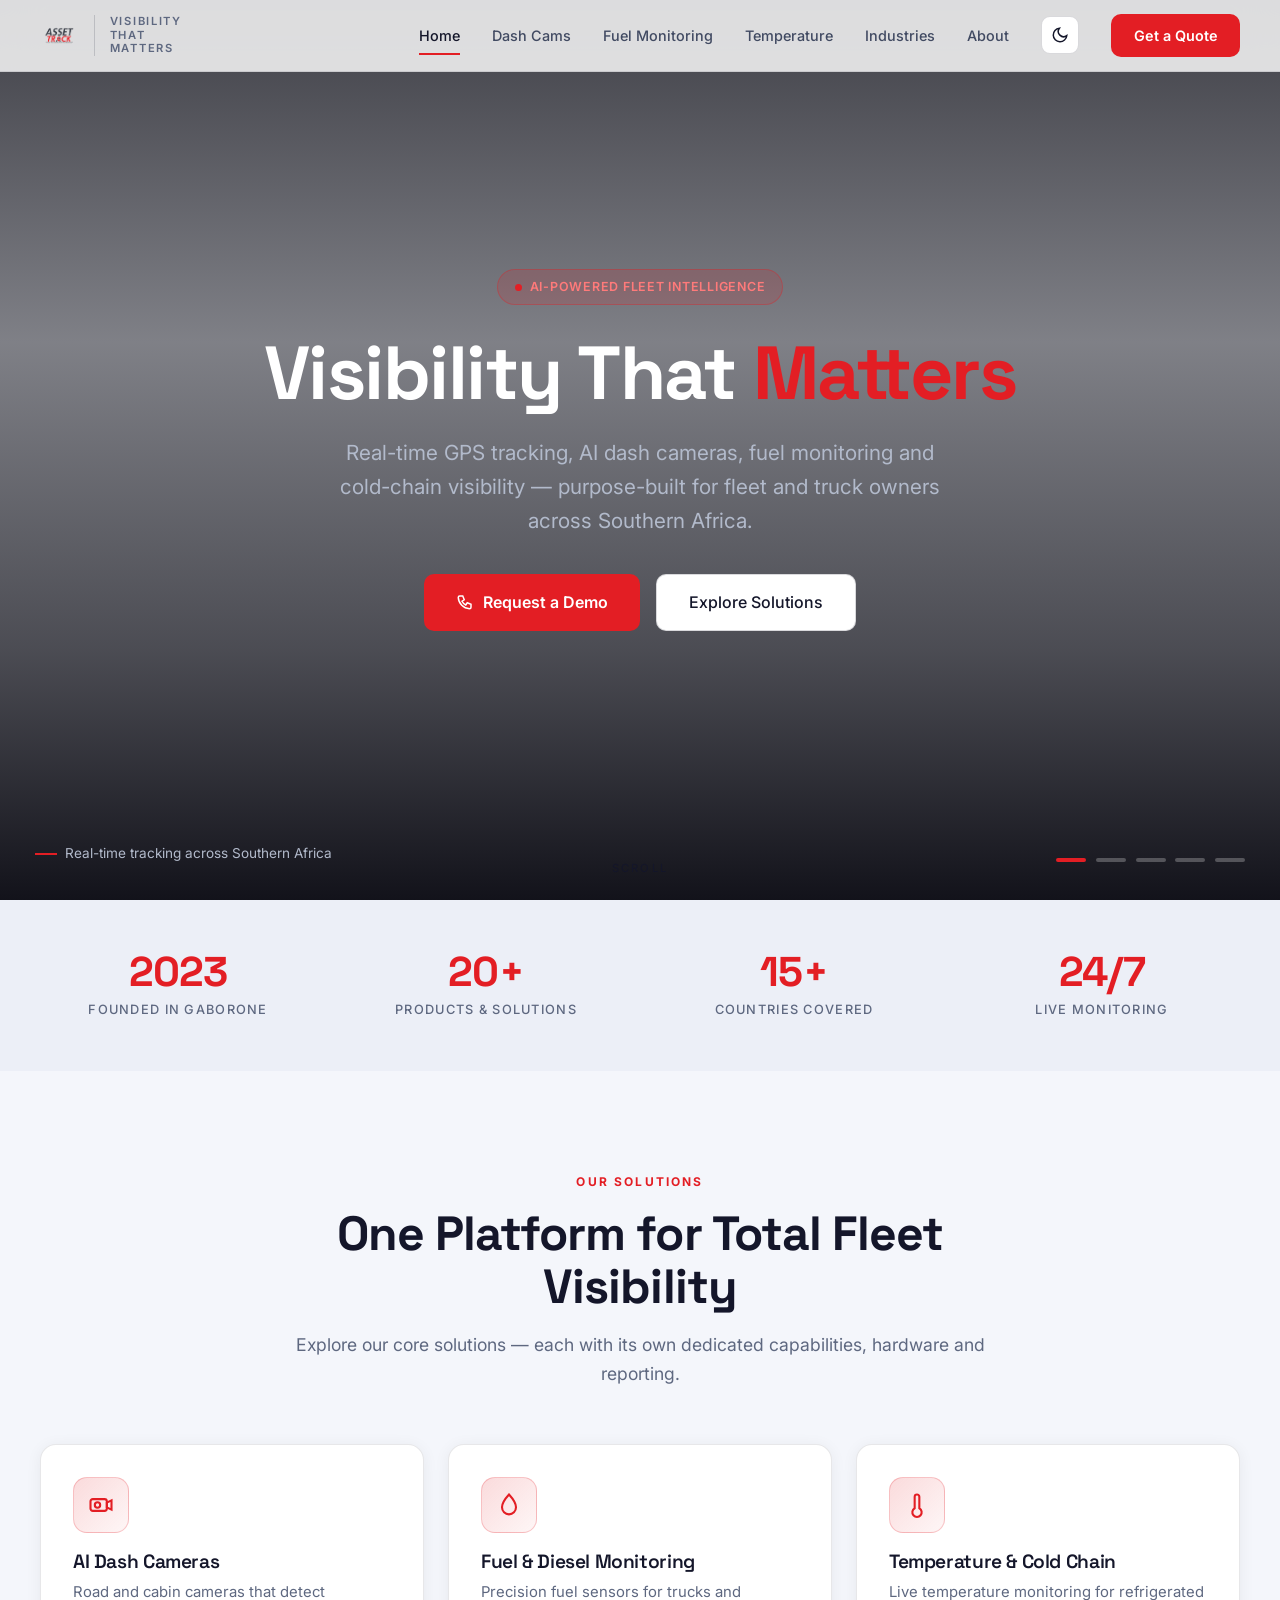
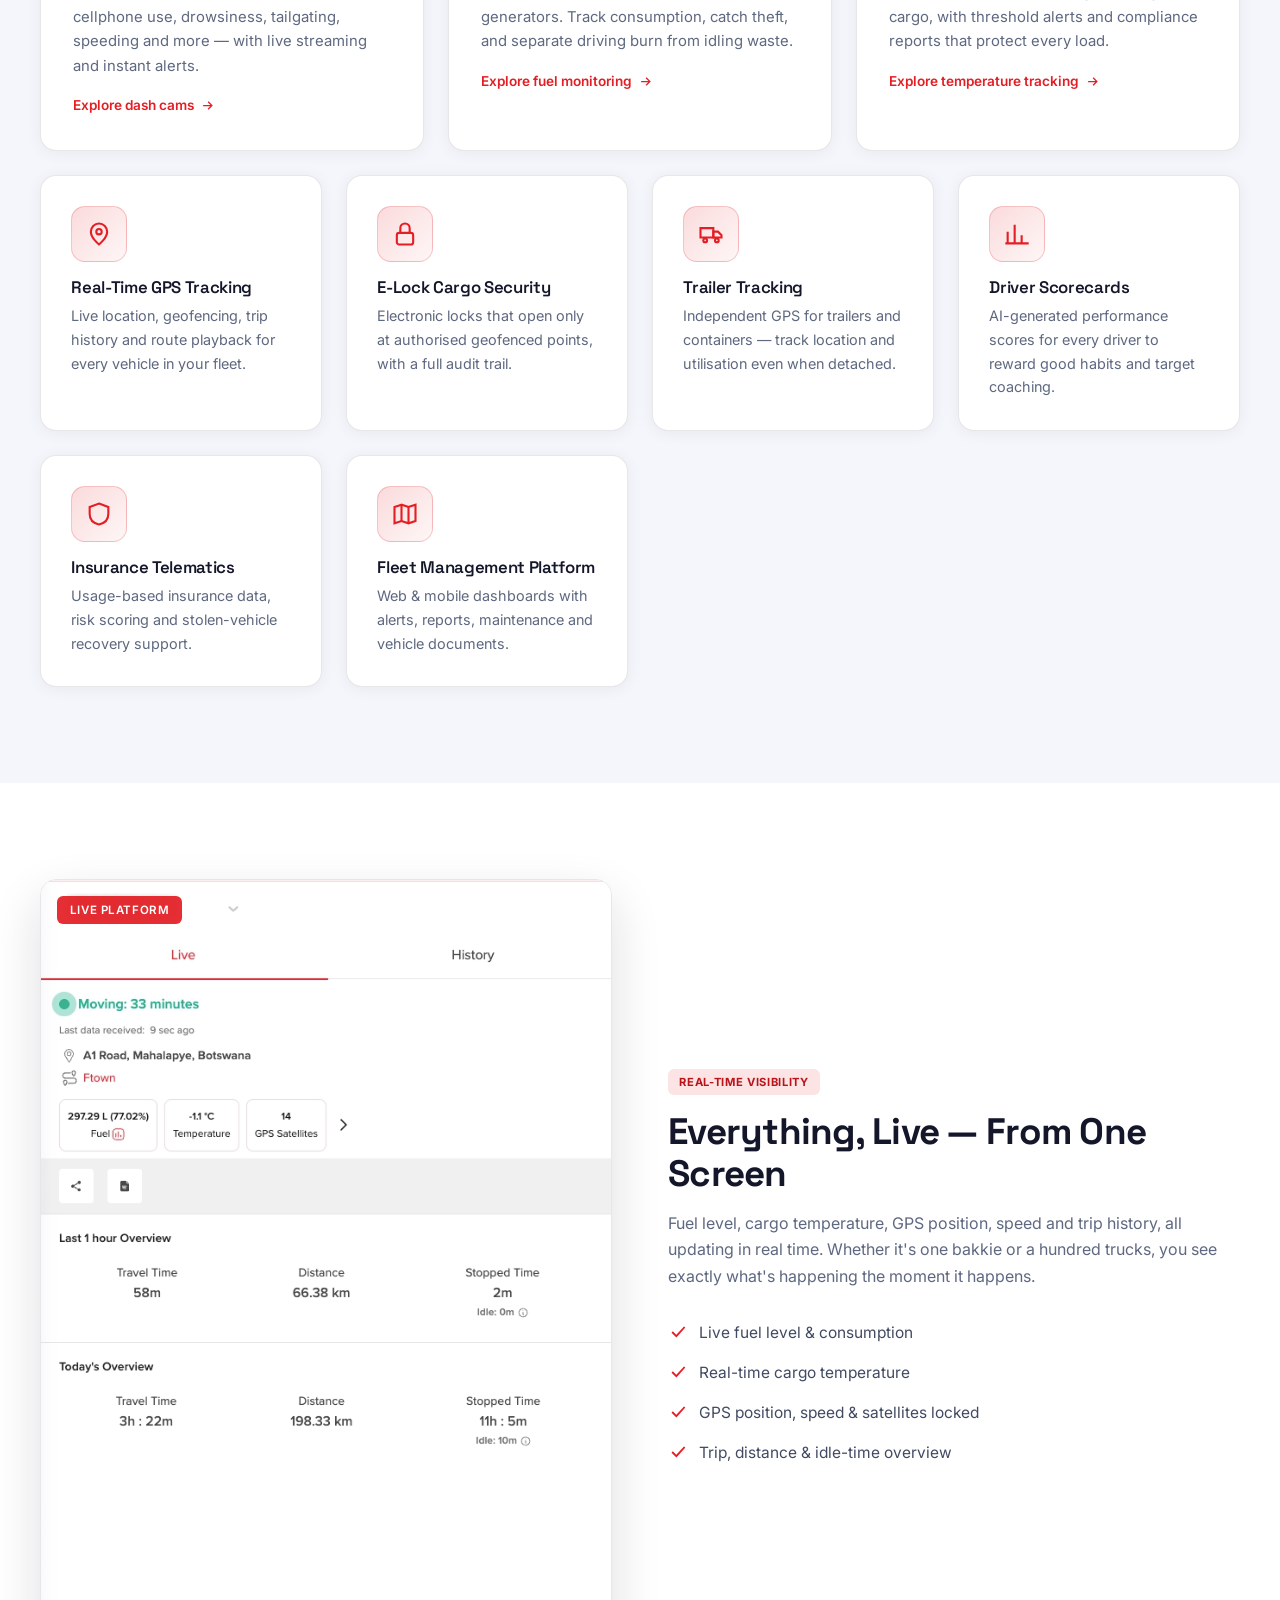
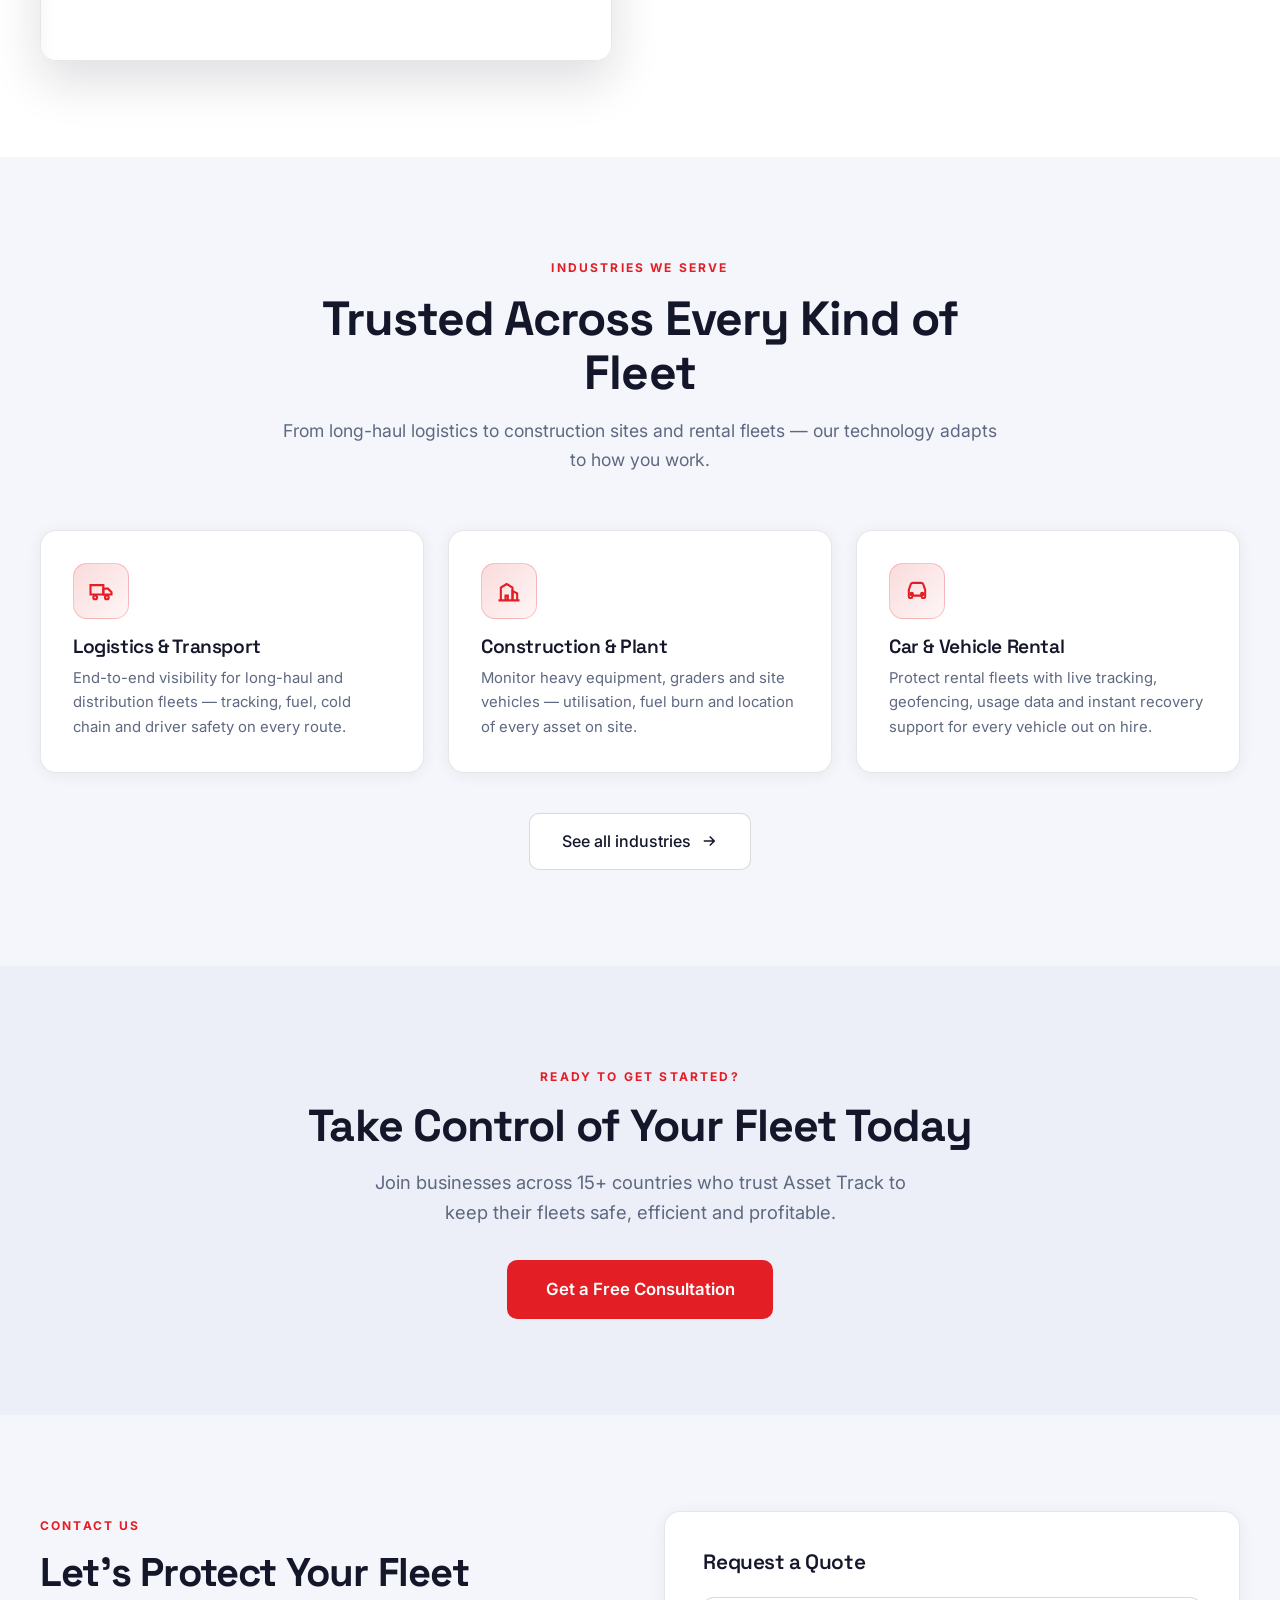
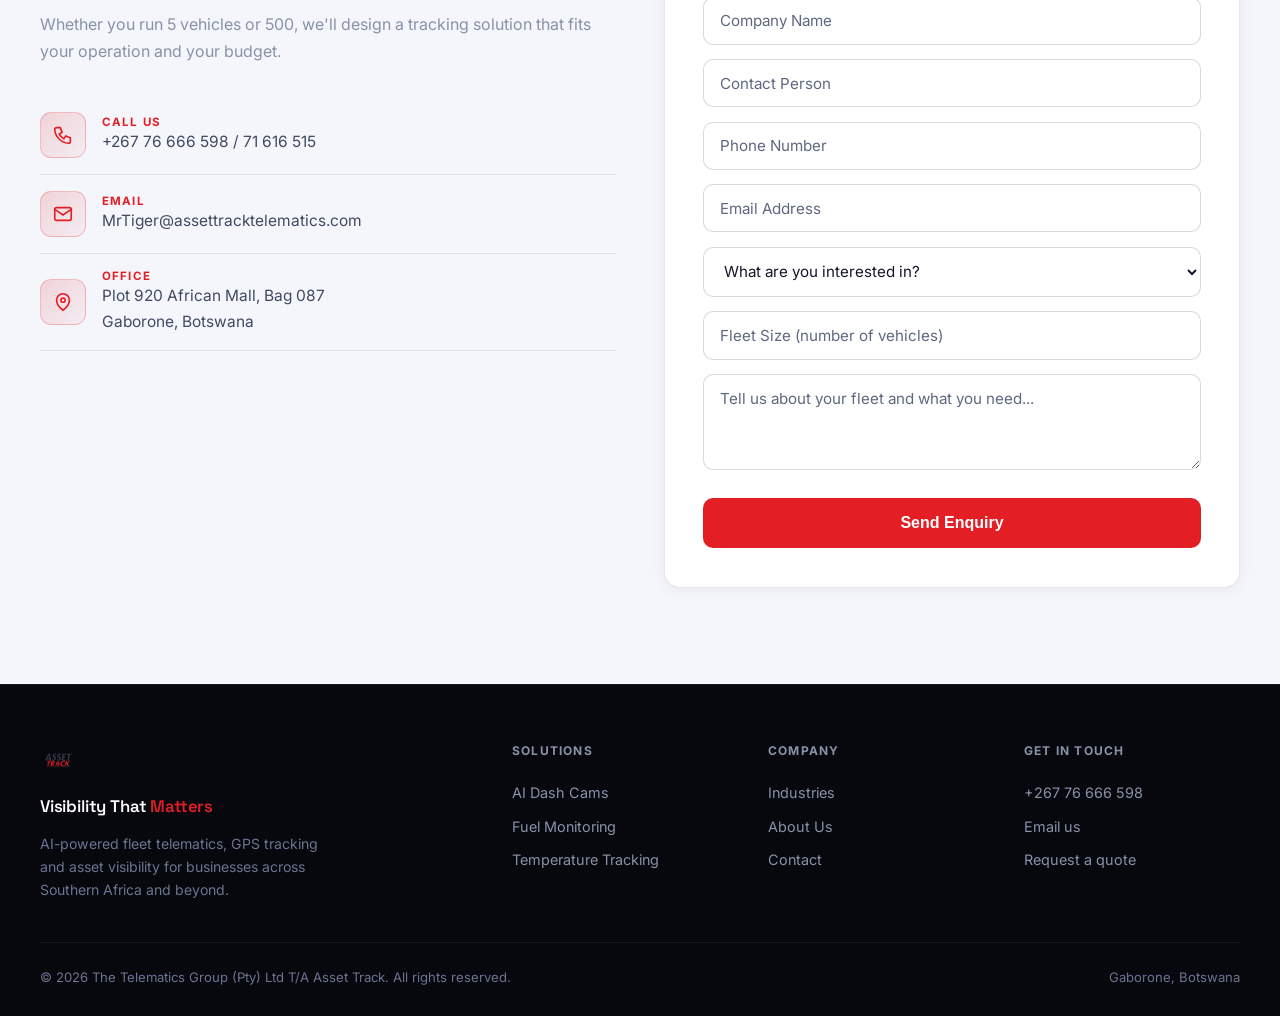
==== index.html @ 7766ca52 "Asset Track marketing website — multi-page site with video slideshow, dash cam / fuel / temperature " ====
<!DOCTYPE html>
<html lang="en">
<head>
<meta charset="UTF-8">
<meta name="viewport" content="width=device-width, initial-scale=1.0">
<title>Asset Track — Fleet Telematics & GPS Tracking | Gaborone, Botswana</title>
<meta name="description" content="Asset Track delivers AI dash cameras, GPS tracking, fuel monitoring and cold-chain visibility to fleet and truck owners across Southern Africa.">
<link rel="preconnect" href="https://fonts.googleapis.com">
<link rel="preconnect" href="https://fonts.gstatic.com" crossorigin>
<link href="https://fonts.googleapis.com/css2?family=Inter:wght@300;400;500;600;700;800&family=Space+Grotesk:wght@400;500;600;700&display=swap" rel="stylesheet">
<script>try{var p=(location.search+location.hash).toLowerCase();var f=/light/.test(p)?'light':/dark/.test(p)?'dark':localStorage.getItem('at-theme')||'light';document.documentElement.setAttribute('data-theme',f);if(/light|dark/.test(p)){try{localStorage.setItem('at-theme',f);}catch(e){}}}catch(e){}</script>
<link rel="stylesheet" href="css/style.css">
<style>
/* Homepage hero slideshow */
.hero { position: relative; min-height: 100vh; display: flex; align-items: center; justify-content: center; overflow: hidden; }
.slideshow { position: absolute; inset: 0; z-index: 0; }
.slide { position: absolute; inset: 0; opacity: 0; transition: opacity 1.2s ease; }
.slide.active { opacity: 1; }
.slide video { width: 100%; height: 100%; object-fit: cover; }
.hero-overlay { position: absolute; inset: 0; z-index: 1;
  background: linear-gradient(180deg, rgba(11,11,19,0.78) 0%, rgba(11,11,19,0.5) 38%, rgba(11,11,19,0.72) 72%, rgba(11,11,19,0.97) 100%); }
.hero-content { position: relative; z-index: 3; text-align: center; max-width: 880px; padding: 2rem; }
.hero-badge { display: inline-flex; align-items: center; gap: 0.5rem; background: rgba(227,30,36,0.15);
  border: 1px solid rgba(227,30,36,0.32); padding: 0.42rem 1.05rem; border-radius: 50px;
  font-size: 0.78rem; color: #ff7a7a; font-weight: 600; margin-bottom: 1.6rem;
  letter-spacing: 0.06em; text-transform: uppercase; }
.hero-badge::before { content: ''; width: 7px; height: 7px; background: var(--red); border-radius: 50%; animation: pulse 2s infinite; }
@keyframes pulse { 0%,100%{opacity:1;transform:scale(1)} 50%{opacity:0.4;transform:scale(0.8)} }
.hero h1 { font-size: clamp(2.6rem, 6.2vw, 4.7rem); font-weight: 700; margin-bottom: 1.3rem; color: #fff; }
.hero h1 span { color: var(--red); }
.hero-content > p { font-size: clamp(1.05rem, 2vw, 1.3rem); color: var(--grey-300); max-width: 620px; margin: 0 auto 2.2rem; }
.hero-buttons { display: flex; gap: 1rem; justify-content: center; flex-wrap: wrap; }
.slide-caps { position: absolute; left: 2.2rem; bottom: 2.2rem; z-index: 3; height: 1.5rem; }
.slide-cap { position: absolute; left: 0; bottom: 0; opacity: 0; transform: translateY(8px);
  transition: all 0.6s ease; font-size: 0.85rem; color: var(--grey-300); white-space: nowrap;
  display: flex; align-items: center; gap: 0.5rem; }
.slide-cap::before { content: ''; width: 22px; height: 2px; background: var(--red); }
.slide-cap.active { opacity: 1; transform: translateY(0); }
.slide-dots { position: absolute; right: 2.2rem; bottom: 2.4rem; z-index: 3; display: flex; gap: 0.6rem; }
.slide-dot { width: 30px; height: 4px; border-radius: 3px; background: rgba(255,255,255,0.25);
  border: none; cursor: pointer; transition: background 0.3s; padding: 0; }
.slide-dot.active { background: var(--red); }
.scroll-hint { position: absolute; left: 50%; bottom: 1.4rem; transform: translateX(-50%); z-index: 3;
  color: var(--grey-500); font-size: 0.7rem; letter-spacing: 0.2em; text-transform: uppercase; animation: bob 2.4s infinite; }
@keyframes bob { 0%,100%{transform:translateX(-50%) translateY(0)} 50%{transform:translateX(-50%) translateY(6px)} }
@media (max-width: 760px){ .slide-caps{display:none} .slide-dots{right:50%;transform:translateX(50%)} }
</style>
</head>
<body>

<!-- NAV -->
<nav id="navbar">
  <div class="nav-inner">
    <a href="index.html" class="nav-logo"><img src="images/logo.png" alt="Asset Track"></a>
    <button class="nav-toggle" onclick="toggleMenu()" aria-label="Menu">&#9776;</button>
    <div class="nav-links">
      <a href="index.html" class="nav-item">Home</a>
      <a href="dash-cams.html" class="nav-item">Dash Cams</a>
      <a href="fuel-monitoring.html" class="nav-item">Fuel Monitoring</a>
      <a href="temperature-tracking.html" class="nav-item">Temperature</a>
      <a href="industries.html" class="nav-item">Industries</a>
      <a href="about.html" class="nav-item">About</a>
      <a href="#contact" class="nav-cta">Get a Quote</a>
    </div>
  </div>
</nav>

<!-- HERO SLIDESHOW -->
<header class="hero">
  <div class="slideshow">
    <div class="slide active"><video muted loop playsinline preload="auto"><source src="videos/road-highway.mp4" type="video/mp4"></video></div>
    <div class="slide"><video muted loop playsinline preload="none"><source src="videos/construction-grader.mp4" type="video/mp4"></video></div>
    <div class="slide"><video muted loop playsinline preload="none"><source src="videos/highway-intersection.mp4" type="video/mp4"></video></div>
    <div class="slide"><video muted loop playsinline preload="none"><source src="videos/road-clip-1.mp4" type="video/mp4"></video></div>
    <div class="slide"><video muted loop playsinline preload="none"><source src="videos/speed-sign-violation.mp4" type="video/mp4"></video></div>
  </div>
  <div class="hero-overlay"></div>
  <div class="hero-content">
    <div class="hero-badge">AI-Powered Fleet Intelligence</div>
    <h1>Visibility That <span>Matters</span></h1>
    <p>Real-time GPS tracking, AI dash cameras, fuel monitoring and cold-chain visibility — purpose-built for fleet and truck owners across Southern Africa.</p>
    <div class="hero-buttons">
      <a href="#contact" class="btn-primary">
        <svg viewBox="0 0 24 24" fill="none" stroke="currentColor" stroke-width="2"><path d="M5 4h4l2 5-3 2a11 11 0 005 5l2-3 5 2v4a2 2 0 01-2 2A16 16 0 013 6a2 2 0 012-2z"/></svg>
        Request a Demo
      </a>
      <a href="#solutions" class="btn-secondary">Explore Solutions</a>
    </div>
  </div>
  <div class="slide-caps">
    <span class="slide-cap active">Real-time tracking across Southern Africa</span>
    <span class="slide-cap">Built for construction &amp; heavy equipment</span>
    <span class="slide-cap">Live road-facing AI dash cameras</span>
    <span class="slide-cap">24/7 fleet visibility, day and night</span>
    <span class="slide-cap">AI that watches the road for you</span>
  </div>
  <div class="slide-dots">
    <button class="slide-dot active" aria-label="Slide 1"></button>
    <button class="slide-dot" aria-label="Slide 2"></button>
    <button class="slide-dot" aria-label="Slide 3"></button>
    <button class="slide-dot" aria-label="Slide 4"></button>
    <button class="slide-dot" aria-label="Slide 5"></button>
  </div>
  <div class="scroll-hint">Scroll</div>
</header>

<!-- STATS -->
<section class="section-grey" style="padding: 3.2rem 2rem;">
  <div class="container">
    <div class="stats">
      <div class="stat fade-up"><h3>2023</h3><p>Founded in Gaborone</p></div>
      <div class="stat fade-up"><h3>20+</h3><p>Products &amp; Solutions</p></div>
      <div class="stat fade-up"><h3>15+</h3><p>Countries Covered</p></div>
      <div class="stat fade-up"><h3>24/7</h3><p>Live Monitoring</p></div>
    </div>
  </div>
</section>

<!-- SOLUTIONS -->
<section id="solutions" class="section-dark">
  <div class="container">
    <div class="section-head fade-up">
      <div class="eyebrow">Our Solutions</div>
      <h2>One Platform for Total Fleet Visibility</h2>
      <p>Explore our core solutions — each with its own dedicated capabilities, hardware and reporting.</p>
    </div>
    <div class="grid grid-3">
      <a href="dash-cams.html" class="card card-link fade-up">
        <div class="icon-circle"><svg viewBox="0 0 24 24" fill="none" stroke="currentColor"><rect x="3" y="7" width="14" height="10" rx="2"/><path d="M17 10l4-2v8l-4-2z"/><circle cx="9" cy="12" r="2.3"/></svg></div>
        <h3>AI Dash Cameras</h3>
        <p>Road and cabin cameras that detect cellphone use, drowsiness, tailgating, speeding and more — with live streaming and instant alerts.</p>
        <span class="card-more">Explore dash cams <svg width="15" height="15" viewBox="0 0 24 24" fill="none" stroke="currentColor" stroke-width="2"><path d="M5 12h14M13 6l6 6-6 6"/></svg></span>
      </a>
      <a href="fuel-monitoring.html" class="card card-link fade-up">
        <div class="icon-circle"><svg viewBox="0 0 24 24" fill="none" stroke="currentColor"><path d="M12 3s6 6.5 6 11a6 6 0 01-12 0c0-4.5 6-11 6-11z"/></svg></div>
        <h3>Fuel &amp; Diesel Monitoring</h3>
        <p>Precision fuel sensors for trucks and generators. Track consumption, catch theft, and separate driving burn from idling waste.</p>
        <span class="card-more">Explore fuel monitoring <svg width="15" height="15" viewBox="0 0 24 24" fill="none" stroke="currentColor" stroke-width="2"><path d="M5 12h14M13 6l6 6-6 6"/></svg></span>
      </a>
      <a href="temperature-tracking.html" class="card card-link fade-up">
        <div class="icon-circle"><svg viewBox="0 0 24 24" fill="none" stroke="currentColor"><path d="M14 14.76V5a2 2 0 10-4 0v9.76a4 4 0 104 0z"/></svg></div>
        <h3>Temperature &amp; Cold Chain</h3>
        <p>Live temperature monitoring for refrigerated cargo, with threshold alerts and compliance reports that protect every load.</p>
        <span class="card-more">Explore temperature tracking <svg width="15" height="15" viewBox="0 0 24 24" fill="none" stroke="currentColor" stroke-width="2"><path d="M5 12h14M13 6l6 6-6 6"/></svg></span>
      </a>
    </div>

    <!-- Secondary solution tiles -->
    <div class="grid grid-auto fade-up" style="margin-top: 1.5rem;">
      <div class="feat">
        <div class="icon-circle"><svg viewBox="0 0 24 24" fill="none" stroke="currentColor"><path d="M12 21s-7-5.6-7-11a7 7 0 0114 0c0 5.4-7 11-7 11z"/><circle cx="12" cy="10" r="2.3"/></svg></div>
        <h4>Real-Time GPS Tracking</h4><p>Live location, geofencing, trip history and route playback for every vehicle in your fleet.</p>
      </div>
      <div class="feat">
        <div class="icon-circle"><svg viewBox="0 0 24 24" fill="none" stroke="currentColor"><rect x="5" y="11" width="14" height="10" rx="2"/><path d="M8 11V7a4 4 0 118 0v4"/></svg></div>
        <h4>E-Lock Cargo Security</h4><p>Electronic locks that open only at authorised geofenced points, with a full audit trail.</p>
      </div>
      <div class="feat">
        <div class="icon-circle"><svg viewBox="0 0 24 24" fill="none" stroke="currentColor"><path d="M3 7h11v8H3z"/><path d="M14 10h4l3 3v2h-7z"/><circle cx="7" cy="17.5" r="1.6"/><circle cx="17" cy="17.5" r="1.6"/></svg></div>
        <h4>Trailer Tracking</h4><p>Independent GPS for trailers and containers — track location and utilisation even when detached.</p>
      </div>
      <div class="feat">
        <div class="icon-circle"><svg viewBox="0 0 24 24" fill="none" stroke="currentColor"><path d="M4 20V10M10 20V4M16 20v-7M2 20h20"/></svg></div>
        <h4>Driver Scorecards</h4><p>AI-generated performance scores for every driver to reward good habits and target coaching.</p>
      </div>
      <div class="feat">
        <div class="icon-circle"><svg viewBox="0 0 24 24" fill="none" stroke="currentColor"><path d="M12 3l8 3v6c0 5-3.5 8-8 9-4.5-1-8-4-8-9V6z"/></svg></div>
        <h4>Insurance Telematics</h4><p>Usage-based insurance data, risk scoring and stolen-vehicle recovery support.</p>
      </div>
      <div class="feat">
        <div class="icon-circle"><svg viewBox="0 0 24 24" fill="none" stroke="currentColor"><path d="M9 4L3 6v14l6-2 6 2 6-2V4l-6 2-6-2z"/><path d="M9 4v14M15 6v14"/></svg></div>
        <h4>Fleet Management Platform</h4><p>Web &amp; mobile dashboards with alerts, reports, maintenance and vehicle documents.</p>
      </div>
    </div>
  </div>
</section>

<!-- WHY / LIVE PLATFORM -->
<section class="section-darker">
  <div class="container">
    <div class="split fade-up">
      <div class="split-media">
        <img src="images/live-temp-tracking.png" alt="Live tracking dashboard showing fuel, temperature and location" style="background:#fff;">
        <div class="media-tag">Live Platform</div>
      </div>
      <div class="split-body">
        <span class="pill">Real-Time Visibility</span>
        <h2>Everything, Live — From One Screen</h2>
        <p>Fuel level, cargo temperature, GPS position, speed and trip history, all updating in real time. Whether it's one bakkie or a hundred trucks, you see exactly what's happening the moment it happens.</p>
        <ul class="ticklist">
          <li><svg viewBox="0 0 24 24"><path d="M5 12l5 5L20 6"/></svg>Live fuel level &amp; consumption</li>
          <li><svg viewBox="0 0 24 24"><path d="M5 12l5 5L20 6"/></svg>Real-time cargo temperature</li>
          <li><svg viewBox="0 0 24 24"><path d="M5 12l5 5L20 6"/></svg>GPS position, speed &amp; satellites locked</li>
          <li><svg viewBox="0 0 24 24"><path d="M5 12l5 5L20 6"/></svg>Trip, distance &amp; idle-time overview</li>
        </ul>
      </div>
    </div>
  </div>
</section>

<!-- INDUSTRIES TEASER -->
<section class="section-dark">
  <div class="container">
    <div class="section-head fade-up">
      <div class="eyebrow">Industries We Serve</div>
      <h2>Trusted Across Every Kind of Fleet</h2>
      <p>From long-haul logistics to construction sites and rental fleets — our technology adapts to how you work.</p>
    </div>
    <div class="grid grid-3">
      <div class="card fade-up">
        <div class="icon-circle"><svg viewBox="0 0 24 24" fill="none" stroke="currentColor"><path d="M3 7h11v8H3z"/><path d="M14 10h4l3 3v2h-7z"/><circle cx="7" cy="17.5" r="1.6"/><circle cx="17" cy="17.5" r="1.6"/></svg></div>
        <h3>Logistics &amp; Transport</h3>
        <p>End-to-end visibility for long-haul and distribution fleets — tracking, fuel, cold chain and driver safety on every route.</p>
      </div>
      <div class="card fade-up">
        <div class="icon-circle"><svg viewBox="0 0 24 24" fill="none" stroke="currentColor"><path d="M3 20h18M5 20V9l5-3 5 3v11M9 20v-4h2v4"/><path d="M15 20V12l4 2v6"/></svg></div>
        <h3>Construction &amp; Plant</h3>
        <p>Monitor heavy equipment, graders and site vehicles — utilisation, fuel burn and location of every asset on site.</p>
      </div>
      <div class="card fade-up">
        <div class="icon-circle"><svg viewBox="0 0 24 24" fill="none" stroke="currentColor"><path d="M5 11l1.5-4.5A2 2 0 018.4 5h7.2a2 2 0 011.9 1.5L19 11v6a1 1 0 01-1 1h-1a1 1 0 01-1-1v-1H8v1a1 1 0 01-1 1H6a1 1 0 01-1-1z"/><circle cx="7.5" cy="14.5" r="1"/><circle cx="16.5" cy="14.5" r="1"/></svg></div>
        <h3>Car &amp; Vehicle Rental</h3>
        <p>Protect rental fleets with live tracking, geofencing, usage data and instant recovery support for every vehicle out on hire.</p>
      </div>
    </div>
    <div style="text-align:center; margin-top: 2.5rem;" class="fade-up">
      <a href="industries.html" class="btn-secondary">See all industries
        <svg viewBox="0 0 24 24" fill="none" stroke="currentColor" stroke-width="2"><path d="M5 12h14M13 6l6 6-6 6"/></svg></a>
    </div>
  </div>
</section>

<!-- CTA BANNER -->
<section class="section-grey">
  <div class="container cta-banner fade-up">
    <div class="eyebrow">Ready to get started?</div>
    <h2>Take Control of Your Fleet Today</h2>
    <p>Join businesses across 15+ countries who trust Asset Track to keep their fleets safe, efficient and profitable.</p>
    <a href="#contact" class="btn-primary" style="font-size:1.05rem; padding:1rem 2.4rem;">Get a Free Consultation</a>
  </div>
</section>

<!-- CONTACT -->
<section id="contact" class="section-dark">
  <div class="container">
    <div class="contact-grid">
      <div class="fade-up">
        <div class="eyebrow">Contact Us</div>
        <h2 style="font-size:clamp(1.8rem,3.5vw,2.5rem); font-weight:700; margin-bottom:1rem;">Let's Protect Your Fleet</h2>
        <p style="color:var(--grey-400); margin-bottom:2rem;">Whether you run 5 vehicles or 500, we'll design a tracking solution that fits your operation and your budget.</p>
        <div class="contact-item">
          <div class="icon-circle"><svg viewBox="0 0 24 24" fill="none" stroke="currentColor"><path d="M5 4h4l2 5-3 2a11 11 0 005 5l2-3 5 2v4a2 2 0 01-2 2A16 16 0 013 6a2 2 0 012-2z"/></svg></div>
          <div><h4>Call Us</h4><p>+267 76 666 598 / 71 616 515</p></div>
        </div>
        <div class="contact-item">
          <div class="icon-circle"><svg viewBox="0 0 24 24" fill="none" stroke="currentColor"><rect x="3" y="5" width="18" height="14" rx="2"/><path d="M3 7l9 6 9-6"/></svg></div>
          <div><h4>Email</h4><p>MrTiger@assettracktelematics.com</p></div>
        </div>
        <div class="contact-item">
          <div class="icon-circle"><svg viewBox="0 0 24 24" fill="none" stroke="currentColor"><path d="M12 21s-7-5.6-7-11a7 7 0 0114 0c0 5.4-7 11-7 11z"/><circle cx="12" cy="10" r="2.3"/></svg></div>
          <div><h4>Office</h4><p>Plot 920 African Mall, Bag 087<br>Gaborone, Botswana</p></div>
        </div>
      </div>
      <div class="form-card fade-up">
        <h3>Request a Quote</h3>
        <form data-contact>
          <div class="fg"><input type="text" placeholder="Company Name" required></div>
          <div class="fg"><input type="text" placeholder="Contact Person" required></div>
          <div class="fg"><input type="tel" placeholder="Phone Number" required></div>
          <div class="fg"><input type="email" placeholder="Email Address" required></div>
          <div class="fg"><select>
            <option value="">What are you interested in?</option>
            <option>GPS Vehicle Tracking</option>
            <option>AI Dash Cameras</option>
            <option>Fuel / Diesel Monitoring</option>
            <option>Temperature / Cold Chain</option>
            <option>E-Lock Cargo Security</option>
            <option>Trailer Tracking</option>
            <option>Full Fleet Solution</option>
          </select></div>
          <div class="fg"><input type="number" placeholder="Fleet Size (number of vehicles)" min="1"></div>
          <div class="fg"><textarea placeholder="Tell us about your fleet and what you need..."></textarea></div>
          <button type="submit" class="form-submit">Send Enquiry</button>
        </form>
      </div>
    </div>
  </div>
</section>

<!-- FOOTER -->
<footer>
  <div class="footer-grid">
    <div class="footer-brand">
      <img src="images/logo.png" alt="Asset Track">
      <p>AI-powered fleet telematics, GPS tracking and asset visibility for businesses across Southern Africa and beyond.</p>
    </div>
    <div class="footer-col"><h5>Solutions</h5>
      <a href="dash-cams.html">AI Dash Cams</a>
      <a href="fuel-monitoring.html">Fuel Monitoring</a>
      <a href="temperature-tracking.html">Temperature Tracking</a>
    </div>
    <div class="footer-col"><h5>Company</h5>
      <a href="industries.html">Industries</a>
      <a href="about.html">About Us</a>
      <a href="#contact">Contact</a>
    </div>
    <div class="footer-col"><h5>Get in touch</h5>
      <a href="tel:+26776666598">+267 76 666 598</a>
      <a href="mailto:MrTiger@assettracktelematics.com">Email us</a>
      <a href="#contact">Request a quote</a>
    </div>
  </div>
  <div class="footer-bottom">
    <span>&copy; 2026 The Telematics Group (Pty) Ltd T/A Asset Track. All rights reserved.</span>
    <span>Gaborone, Botswana</span>
  </div>
</footer>

<script src="js/main.js"></script>
</body>
</html>
---- css/style.css ----
/* ═══════════════════════════════════════════
   ASSET TRACK — Shared Design System (themed)
   ═══════════════════════════════════════════ */
*, *::before, *::after { margin: 0; padding: 0; box-sizing: border-box; }

:root {
  /* Brand palette (fixed, both themes) */
  --red: #E31E24;
  --red-dark: #B81419;
  --red-glow: rgba(227, 30, 36, 0.35);
  --grey-900: #15172a;
  --grey-400: #8892a8;
  --grey-300: #b2bacb;
  --radius: 16px;
  --radius-sm: 10px;
  --maxw: 1200px;
  --nav-h: 72px;
  --gradient-red: linear-gradient(135deg, #E31E24, #ff5a4d);

  /* Semantic tokens — DARK (default) */
  --bg: #0b0b13;
  --bg-alt: #12121d;
  --bg-grey: #15172a;
  --surface: rgba(255,255,255,0.025);
  --surface-2: rgba(255,255,255,0.05);
  --border: rgba(255,255,255,0.07);
  --border-2: rgba(255,255,255,0.16);
  --text: #ffffff;
  --text-soft: #b2bacb;
  --text-muted: #8892a8;
  --nav-bg: rgba(11,11,19,0.7);
  --nav-bg-2: rgba(11,11,19,0.95);
  --input-bg: rgba(255,255,255,0.05);
  --card-shadow: none;
  --media-shadow: 0 24px 70px rgba(0,0,0,0.5);
  --hero-scrim: rgba(11,11,19,0);
}

/* Semantic tokens — LIGHT */
:root[data-theme="light"] {
  --bg: #f4f6fb;
  --bg-alt: #ffffff;
  --bg-grey: #eceff7;
  --surface: #ffffff;
  --surface-2: #ffffff;
  --border: rgba(20,23,42,0.10);
  --border-2: rgba(20,23,42,0.16);
  --text: #14162a;
  --text-soft: #414a62;
  --text-muted: #5e6880;
  --nav-bg: rgba(255,255,255,0.82);
  --nav-bg-2: rgba(255,255,255,0.96);
  --input-bg: #ffffff;
  --card-shadow: 0 2px 16px rgba(20,23,42,0.06);
  --media-shadow: 0 20px 50px rgba(20,23,42,0.14);
  --hero-scrim: rgba(244,246,251,0.55);
}

html { scroll-behavior: smooth; }
body {
  font-family: 'Inter', -apple-system, BlinkMacSystemFont, sans-serif;
  background: var(--bg); color: var(--text); line-height: 1.65;
  overflow-x: hidden; -webkit-font-smoothing: antialiased;
  transition: background 0.3s, color 0.3s;
}
img, video { max-width: 100%; display: block; }
a { color: inherit; text-decoration: none; }

/* ─── NAV ─── */
nav {
  position: fixed; top: 0; left: 0; right: 0; z-index: 1000; height: var(--nav-h);
  display: flex; align-items: center; padding: 0 2rem;
  background: var(--nav-bg); backdrop-filter: blur(22px); -webkit-backdrop-filter: blur(22px);
  border-bottom: 1px solid var(--border); transition: background 0.3s, height 0.3s;
}
nav.scrolled { background: var(--nav-bg-2); height: 62px; }
.nav-inner { max-width: var(--maxw); margin: 0 auto; width: 100%;
  display: flex; align-items: center; justify-content: space-between; }
.nav-logo { display: flex; align-items: center; }
.nav-logo img { height: 40px; }
.nav-tagline { margin-left: 0.9rem; padding-left: 0.9rem; border-left: 1px solid var(--border-2);
  font-size: 0.7rem; letter-spacing: 0.15em; text-transform: uppercase; color: var(--text-muted);
  font-weight: 600; line-height: 1.2; max-width: 7rem; }
.nav-right { display: flex; align-items: center; gap: 1.4rem; }
.nav-links { display: flex; gap: 2rem; align-items: center; }
.nav-links a.nav-item { color: var(--text-soft); font-size: 0.9rem; font-weight: 500;
  transition: color 0.2s; position: relative; padding: 0.2rem 0; }
.nav-links a.nav-item::after { content: ''; position: absolute; left: 0; bottom: -4px; height: 2px;
  width: 0; background: var(--red); transition: width 0.25s; }
.nav-links a.nav-item:hover { color: var(--text); }
.nav-links a.nav-item:hover::after, .nav-links a.nav-item.active::after { width: 100%; }
.nav-links a.nav-item.active { color: var(--text); }
.nav-cta { background: var(--red); color: #fff !important; padding: 0.6rem 1.4rem;
  border-radius: var(--radius-sm); font-weight: 600; font-size: 0.9rem; transition: all 0.2s; }
.nav-cta:hover { background: var(--red-dark); transform: translateY(-1px); box-shadow: 0 6px 20px var(--red-glow); }
.nav-cta::after { display: none !important; }
.theme-toggle { width: 38px; height: 38px; border-radius: 9px; border: 1px solid var(--border-2);
  background: var(--surface-2); color: var(--text); display: flex; align-items: center;
  justify-content: center; cursor: pointer; transition: all 0.2s; flex-shrink: 0; }
.theme-toggle:hover { border-color: var(--red); color: var(--red); }
.theme-toggle svg { width: 18px; height: 18px; stroke: currentColor; fill: none; stroke-width: 2; }
.nav-toggle { display: none; background: none; border: none; color: var(--text);
  font-size: 1.6rem; cursor: pointer; line-height: 1; }

/* ─── BUTTONS ─── */
.btn-primary { background: var(--red); color: #fff; padding: 0.9rem 2rem; border: none;
  border-radius: var(--radius-sm); font-size: 1rem; font-weight: 600; cursor: pointer;
  transition: all 0.3s; display: inline-flex; align-items: center; gap: 0.55rem; font-family: inherit; }
.btn-primary:hover { background: var(--red-dark); transform: translateY(-2px); box-shadow: 0 10px 34px var(--red-glow); }
.btn-secondary { background: var(--surface-2); color: var(--text); padding: 0.9rem 2rem;
  border: 1px solid var(--border-2); border-radius: var(--radius-sm); font-size: 1rem; font-weight: 500;
  cursor: pointer; transition: all 0.3s; display: inline-flex; align-items: center; gap: 0.55rem; }
.btn-secondary:hover { border-color: var(--red); color: var(--red); }
.btn-primary svg, .btn-secondary svg { width: 18px; height: 18px; }

/* ─── LAYOUT ─── */
section { padding: 6rem 2rem; }
.container { max-width: var(--maxw); margin: 0 auto; }
.section-dark { background: var(--bg); }
.section-darker { background: var(--bg-alt); }
.section-grey { background: var(--bg-grey); }

.section-head { text-align: center; max-width: 720px; margin: 0 auto 3.5rem; }
.eyebrow { display: inline-block; font-size: 0.75rem; font-weight: 700; text-transform: uppercase;
  letter-spacing: 0.18em; color: var(--red); margin-bottom: 0.9rem; }
h1, h2, h3, h4 { font-family: 'Space Grotesk', sans-serif; letter-spacing: -0.02em; line-height: 1.12; color: var(--text); }
.section-head h2 { font-size: clamp(2rem, 4vw, 3rem); font-weight: 700; margin-bottom: 1rem; }
.section-head p { color: var(--text-muted); font-size: 1.1rem; }
.lead { color: var(--text-soft); font-size: 1.15rem; }

/* ─── PAGE HERO ─── */
.page-hero { position: relative; padding: calc(var(--nav-h) + 5rem) 2rem 5rem; overflow: hidden;
  border-bottom: 1px solid var(--border); }
.page-hero-bg { position: absolute; inset: 0; width: 100%; height: 100%; object-fit: cover; opacity: 0.18; z-index: 0; }
:root[data-theme="light"] .page-hero-bg { opacity: 0.12; }
.page-hero::before { content: ''; position: absolute; inset: 0; z-index: 1; background: var(--hero-scrim); }
.page-hero::after { content: ''; position: absolute; inset: 0; z-index: 1;
  background: radial-gradient(1000px 500px at 70% -10%, rgba(227,30,36,0.14), transparent 60%); }
.page-hero-inner { position: relative; z-index: 2; max-width: var(--maxw); margin: 0 auto; }
.page-hero h1 { font-size: clamp(2.4rem, 5.5vw, 4rem); font-weight: 700; margin-bottom: 1.1rem; max-width: 760px; }
.page-hero h1 span { color: var(--red); }
.page-hero p { color: var(--text-soft); font-size: 1.2rem; max-width: 620px; }
.breadcrumb { font-size: 0.85rem; color: var(--text-muted); margin-bottom: 1.5rem; }
.breadcrumb a:hover { color: var(--red); }

/* ─── ICON TILES ─── */
.icon-circle { width: 56px; height: 56px; border-radius: 14px;
  background: linear-gradient(135deg, rgba(227,30,36,0.16), rgba(227,30,36,0.04));
  border: 1px solid rgba(227,30,36,0.22); display: flex; align-items: center; justify-content: center; flex-shrink: 0; }
.icon-circle svg { width: 28px; height: 28px; stroke: var(--red); fill: none; stroke-width: 1.8; }

/* ─── CARDS ─── */
.grid { display: grid; gap: 1.5rem; }
.grid-2 { grid-template-columns: repeat(2, 1fr); }
.grid-3 { grid-template-columns: repeat(3, 1fr); }
.grid-auto { grid-template-columns: repeat(auto-fit, minmax(280px, 1fr)); }
.card { background: var(--surface); border: 1px solid var(--border); border-radius: var(--radius);
  padding: 2rem; transition: all 0.3s; position: relative; overflow: hidden; box-shadow: var(--card-shadow); }
.card::before { content: ''; position: absolute; top: 0; left: 0; right: 0; height: 2px;
  background: var(--gradient-red); opacity: 0; transition: opacity 0.3s; }
.card:hover { border-color: rgba(227,30,36,0.28); transform: translateY(-4px); box-shadow: var(--media-shadow); }
.card:hover::before { opacity: 1; }
.card h3 { font-size: 1.2rem; font-weight: 600; margin: 1.1rem 0 0.5rem; }
.card p { font-size: 0.93rem; color: var(--text-muted); }
.card-link { display: block; }
.card-more { color: var(--red); font-size: 0.85rem; font-weight: 600; margin-top: 1rem;
  display: inline-flex; align-items: center; gap: 0.35rem; }
.card-link:hover .card-more { gap: 0.6rem; }

/* ─── FEATURE SPLIT ─── */
.split { display: grid; grid-template-columns: 1fr 1fr; gap: 3.5rem; align-items: center; }
.split.reverse { direction: rtl; } .split.reverse > * { direction: ltr; }
.split-media { position: relative; border-radius: var(--radius); overflow: hidden;
  border: 1px solid var(--border); box-shadow: var(--media-shadow); }
.split-media video, .split-media img { width: 100%; display: block; }
.media-tag { position: absolute; top: 1rem; left: 1rem; background: rgba(227,30,36,0.92); color: #fff;
  padding: 0.3rem 0.8rem; border-radius: 6px; font-size: 0.72rem; font-weight: 600;
  text-transform: uppercase; letter-spacing: 0.05em; backdrop-filter: blur(8px); }
.split-body h2 { font-size: clamp(1.7rem, 3.2vw, 2.3rem); font-weight: 700; margin-bottom: 1rem; }
.split-body > p { color: var(--text-muted); margin-bottom: 1.5rem; }
.pill { display: inline-block; background: rgba(227,30,36,0.12); color: #ff6b6b;
  padding: 0.25rem 0.7rem; border-radius: 6px; font-size: 0.7rem; font-weight: 700;
  text-transform: uppercase; letter-spacing: 0.06em; margin-bottom: 1rem; }
:root[data-theme="light"] .pill { color: var(--red-dark); }
.ticklist { list-style: none; }
.ticklist li { padding: 0.45rem 0; display: flex; gap: 0.7rem; color: var(--text-soft);
  font-size: 0.97rem; align-items: flex-start; }
.ticklist li svg { width: 20px; height: 20px; stroke: var(--red); fill: none; stroke-width: 2.2; flex-shrink: 0; margin-top: 2px; }

/* ─── FEATURE TILES ─── */
.feat { padding: 1.9rem; background: var(--surface); border: 1px solid var(--border);
  border-radius: var(--radius); transition: all 0.3s; box-shadow: var(--card-shadow); }
.feat:hover { transform: translateY(-3px); border-color: rgba(227,30,36,0.25); box-shadow: var(--media-shadow); }
.feat h4 { font-size: 1.05rem; font-weight: 600; margin: 1rem 0 0.45rem; display: flex;
  align-items: center; gap: 0.6rem; flex-wrap: wrap; }
.feat p { font-size: 0.9rem; color: var(--text-muted); }
.tag-dev { background: rgba(227,30,36,0.14); color: #ff7a7a; font-size: 0.62rem; font-weight: 700;
  text-transform: uppercase; letter-spacing: 0.06em; padding: 0.15rem 0.5rem; border-radius: 5px; }
:root[data-theme="light"] .tag-dev { color: var(--red-dark); }

/* ─── STATS ─── */
.stats { display: grid; grid-template-columns: repeat(4,1fr); gap: 2rem; text-align: center; }
.stat h3 { font-size: 2.6rem; font-weight: 700; color: var(--red); line-height: 1; }
.stat p { font-size: 0.8rem; color: var(--text-muted); margin-top: 0.4rem; text-transform: uppercase;
  letter-spacing: 0.1em; font-weight: 500; }

/* ─── CTA BANNER ─── */
.cta-banner { text-align: center; }
.cta-banner h2 { font-size: clamp(2rem, 4vw, 2.8rem); font-weight: 700; margin-bottom: 1rem; }
.cta-banner p { color: var(--text-muted); font-size: 1.15rem; max-width: 560px; margin: 0 auto 2rem; }

/* ─── CONTACT ─── */
.contact-grid { display: grid; grid-template-columns: 1fr 1fr; gap: 3rem; align-items: start; }
.contact-item { display: flex; gap: 1rem; padding: 1rem 0; border-bottom: 1px solid var(--border); align-items: center; }
.contact-item .icon-circle { width: 46px; height: 46px; border-radius: 11px; }
.contact-item .icon-circle svg { width: 22px; height: 22px; }
.contact-item h4 { font-size: 0.72rem; color: var(--red); text-transform: uppercase; letter-spacing: 0.1em;
  font-weight: 700; font-family: 'Inter',sans-serif; }
.contact-item p { color: var(--text-soft); font-size: 0.97rem; }
.form-card { background: var(--surface); border: 1px solid var(--border); border-radius: var(--radius);
  padding: 2.4rem; box-shadow: var(--card-shadow); }
.form-card h3 { font-size: 1.3rem; font-weight: 600; margin-bottom: 1.4rem; }
.fg { margin-bottom: 0.9rem; }
.fg input, .fg textarea, .fg select { width: 100%; background: var(--input-bg); border: 1px solid var(--border-2);
  border-radius: var(--radius-sm); padding: 0.85rem 1rem; color: var(--text); font-size: 0.95rem;
  font-family: inherit; transition: border-color 0.2s; }
.fg input::placeholder, .fg textarea::placeholder { color: var(--text-muted); }
.fg input:focus, .fg textarea:focus, .fg select:focus { outline: none; border-color: var(--red); }
.fg textarea { resize: vertical; min-height: 96px; }
.fg select option { background: var(--bg-alt); color: var(--text); }
.form-submit { width: 100%; background: var(--red); color: #fff; padding: 1rem; border: none;
  border-radius: var(--radius-sm); font-size: 1rem; font-weight: 600; cursor: pointer; transition: all 0.2s; margin-top: 0.4rem; }
.form-submit:hover { background: var(--red-dark); }

/* ─── FOOTER (always dark) ─── */
footer { background: #07070e; border-top: 1px solid rgba(255,255,255,0.06); padding: 3.5rem 2rem 1.75rem; }
.footer-grid { max-width: var(--maxw); margin: 0 auto; display: grid; grid-template-columns: 2fr 1fr 1fr 1fr; gap: 2.5rem; }
.footer-brand img { height: 38px; margin-bottom: 0.9rem; }
.footer-tagline { color: #fff; font-family: 'Space Grotesk', sans-serif; font-size: 1.05rem; font-weight: 600;
  margin-bottom: 0.7rem; letter-spacing: -0.01em; }
.footer-tagline span { color: var(--red); }
.footer-brand p { color: #6b7490; font-size: 0.88rem; max-width: 280px; }
.footer-col h5 { font-size: 0.75rem; text-transform: uppercase; letter-spacing: 0.1em; color: #8892a8;
  margin-bottom: 1rem; font-family: 'Inter',sans-serif; font-weight: 700; }
.footer-col a { display: block; color: #8892a8; font-size: 0.9rem; padding: 0.3rem 0; transition: color 0.2s; }
.footer-col a:hover { color: #fff; }
.footer-bottom { max-width: var(--maxw); margin: 2.5rem auto 0; padding-top: 1.5rem;
  border-top: 1px solid rgba(255,255,255,0.06); display: flex; justify-content: space-between;
  flex-wrap: wrap; gap: 0.5rem; color: #6b7490; font-size: 0.82rem; }

/* ─── ANIM ─── */
.fade-up { opacity: 0; transform: translateY(28px); transition: opacity 0.7s ease, transform 0.7s ease; }
.fade-up.visible { opacity: 1; transform: translateY(0); }

/* ─── RESPONSIVE ─── */
@media (max-width: 1020px) { .nav-tagline { display: none; } }
@media (max-width: 968px) {
  .split { grid-template-columns: 1fr; gap: 2rem; } .split.reverse { direction: ltr; }
  .contact-grid { grid-template-columns: 1fr; }
  .grid-3 { grid-template-columns: repeat(2,1fr); }
  .footer-grid { grid-template-columns: 1fr 1fr; gap: 2rem; }
}
@media (max-width: 760px) {
  section { padding: 4rem 1.25rem; }
  .nav-links { display: none; }
  .nav-links.open { display: flex; flex-direction: column; align-items: flex-start;
    position: absolute; top: 100%; left: 0; right: 0; background: var(--nav-bg-2);
    padding: 1.4rem 1.5rem; gap: 1.1rem; border-bottom: 1px solid var(--border); }
  .nav-toggle { display: block; }
  .stats { grid-template-columns: repeat(2,1fr); gap: 1.5rem; }
  .grid-2, .grid-3 { grid-template-columns: 1fr; }
  .footer-grid { grid-template-columns: 1fr 1fr; }
}
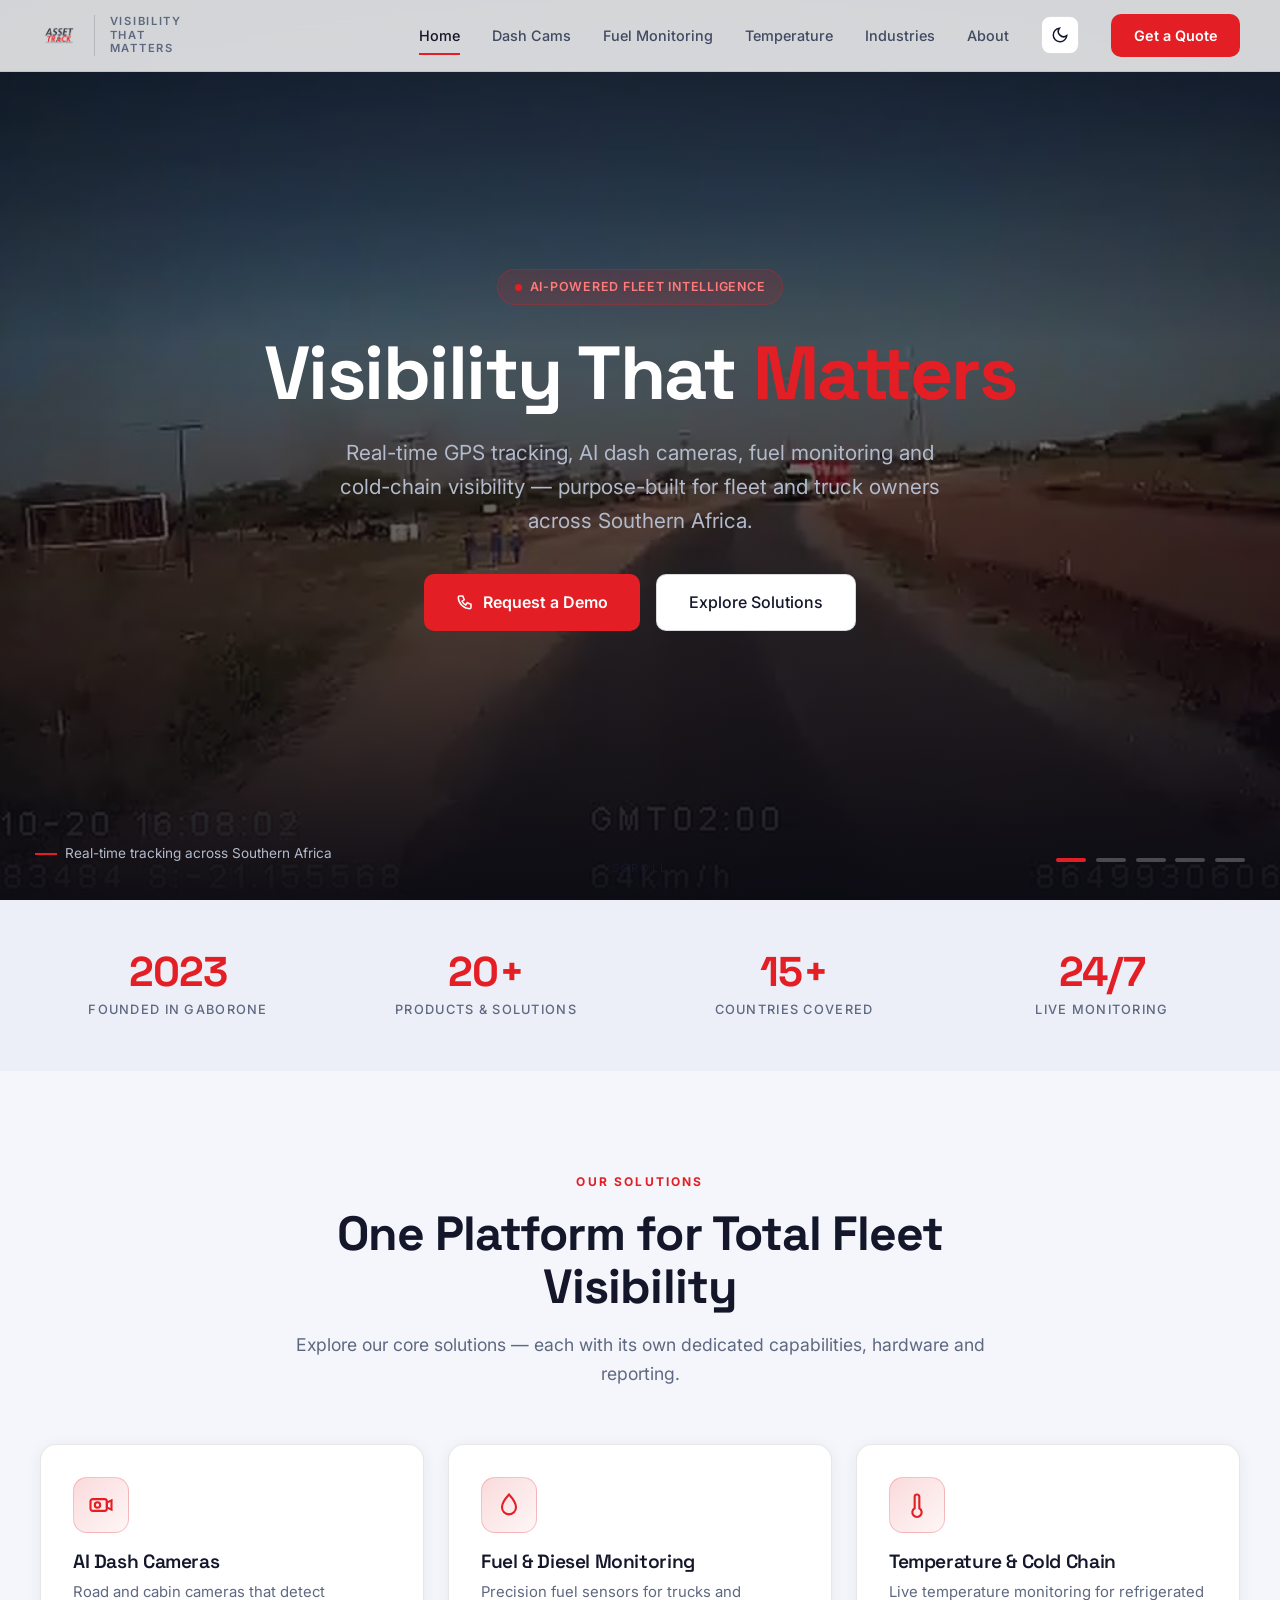
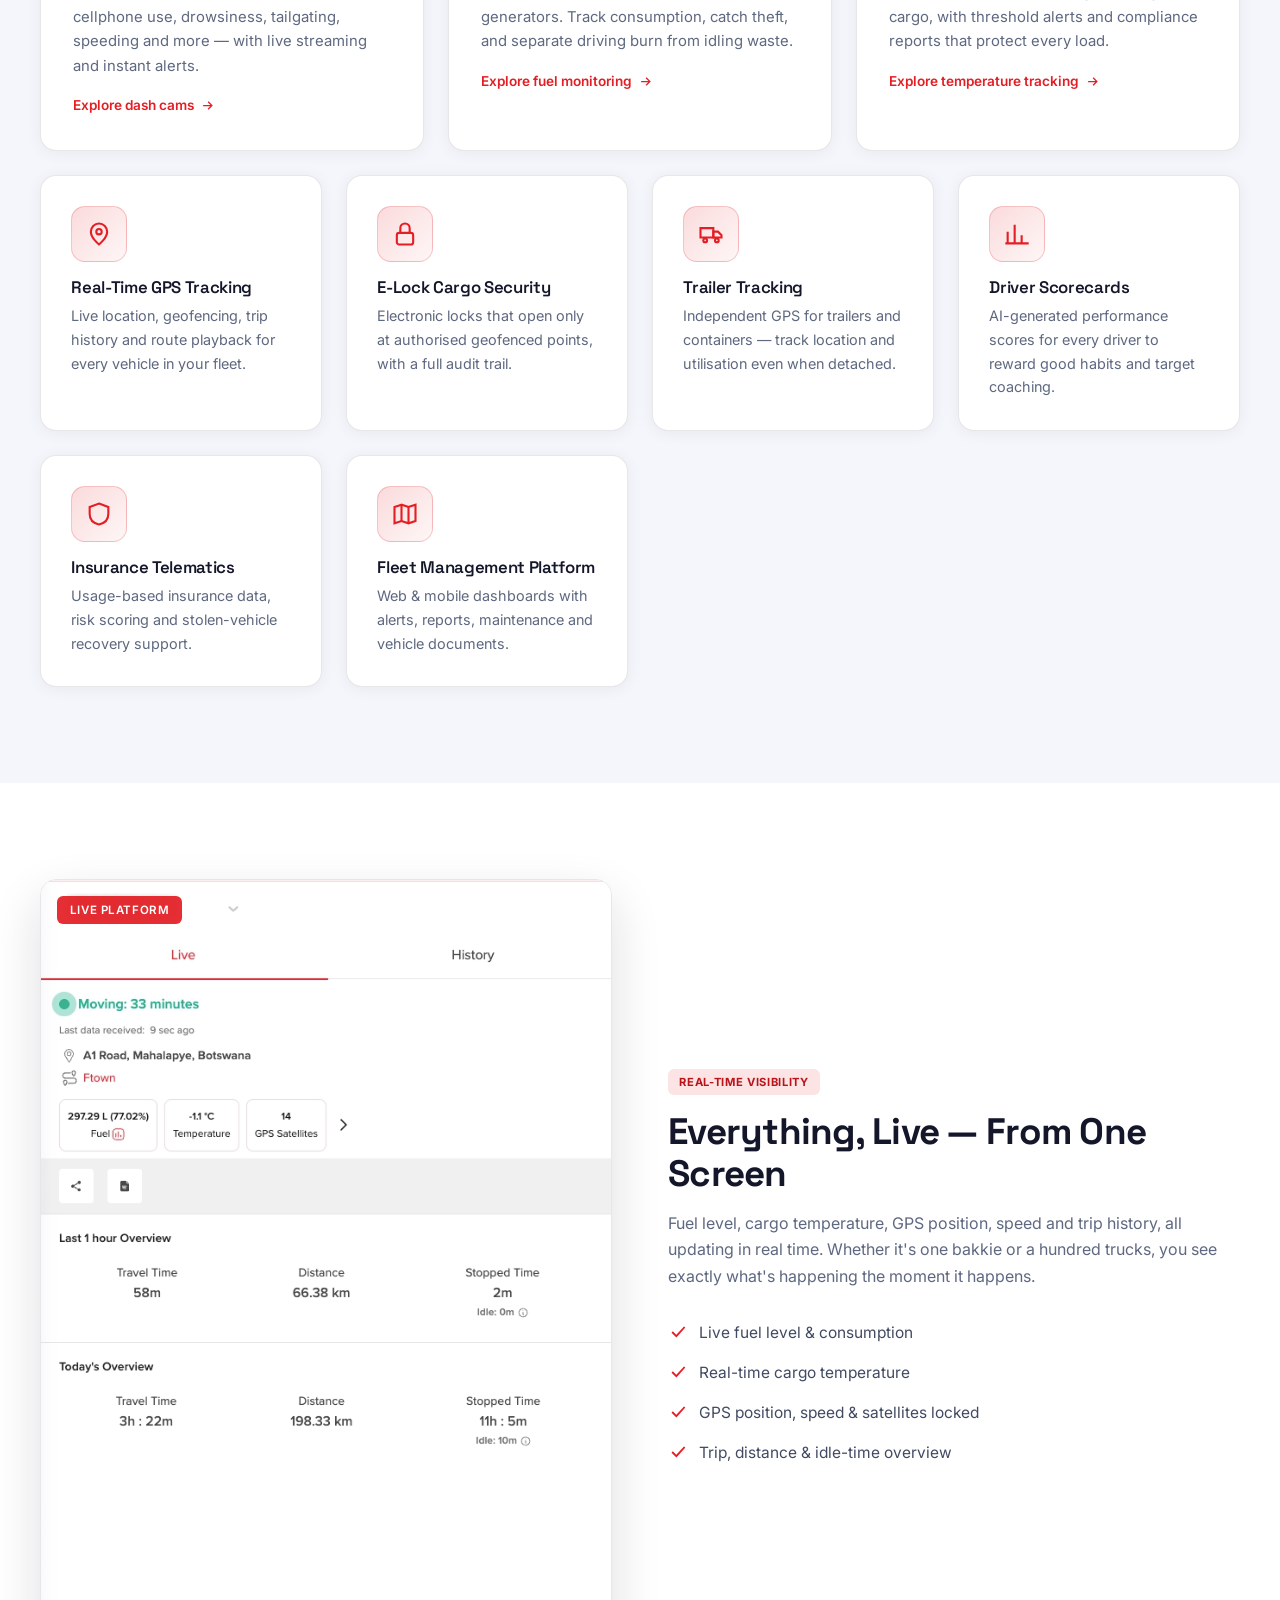
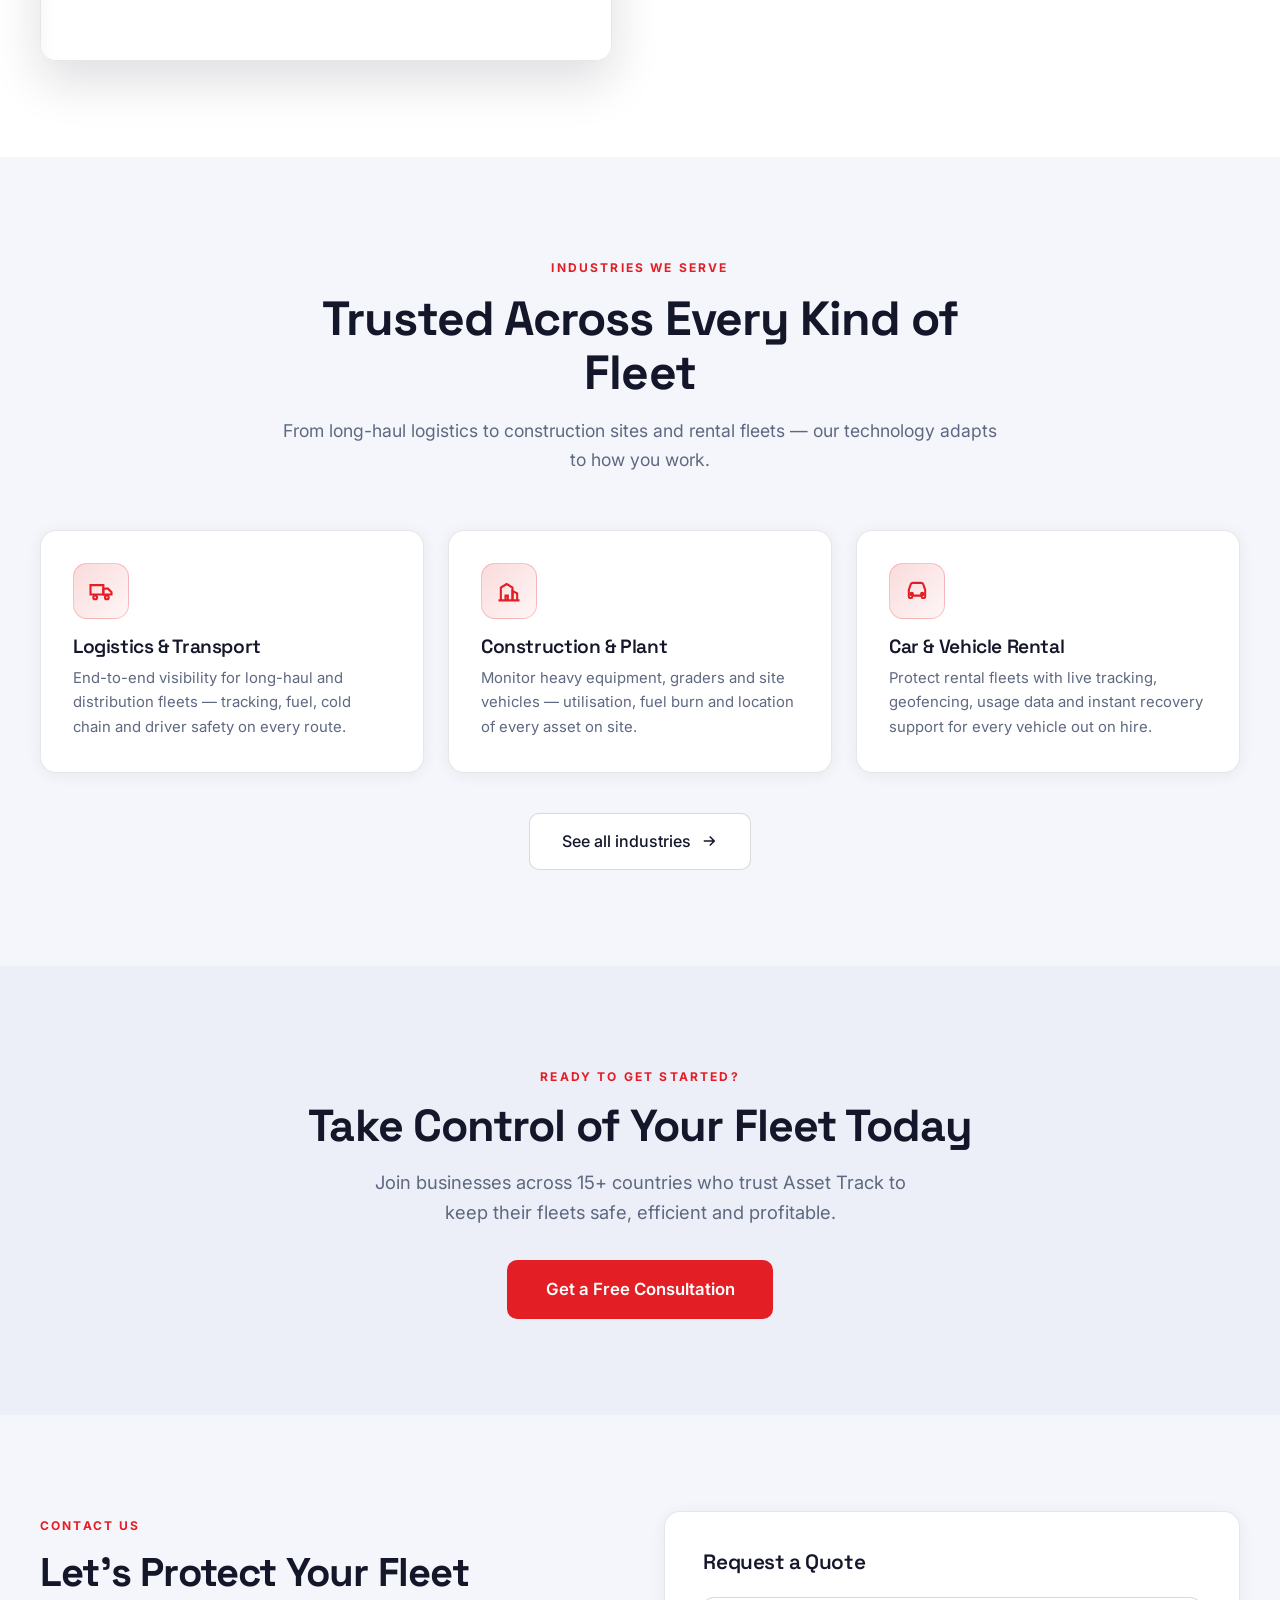
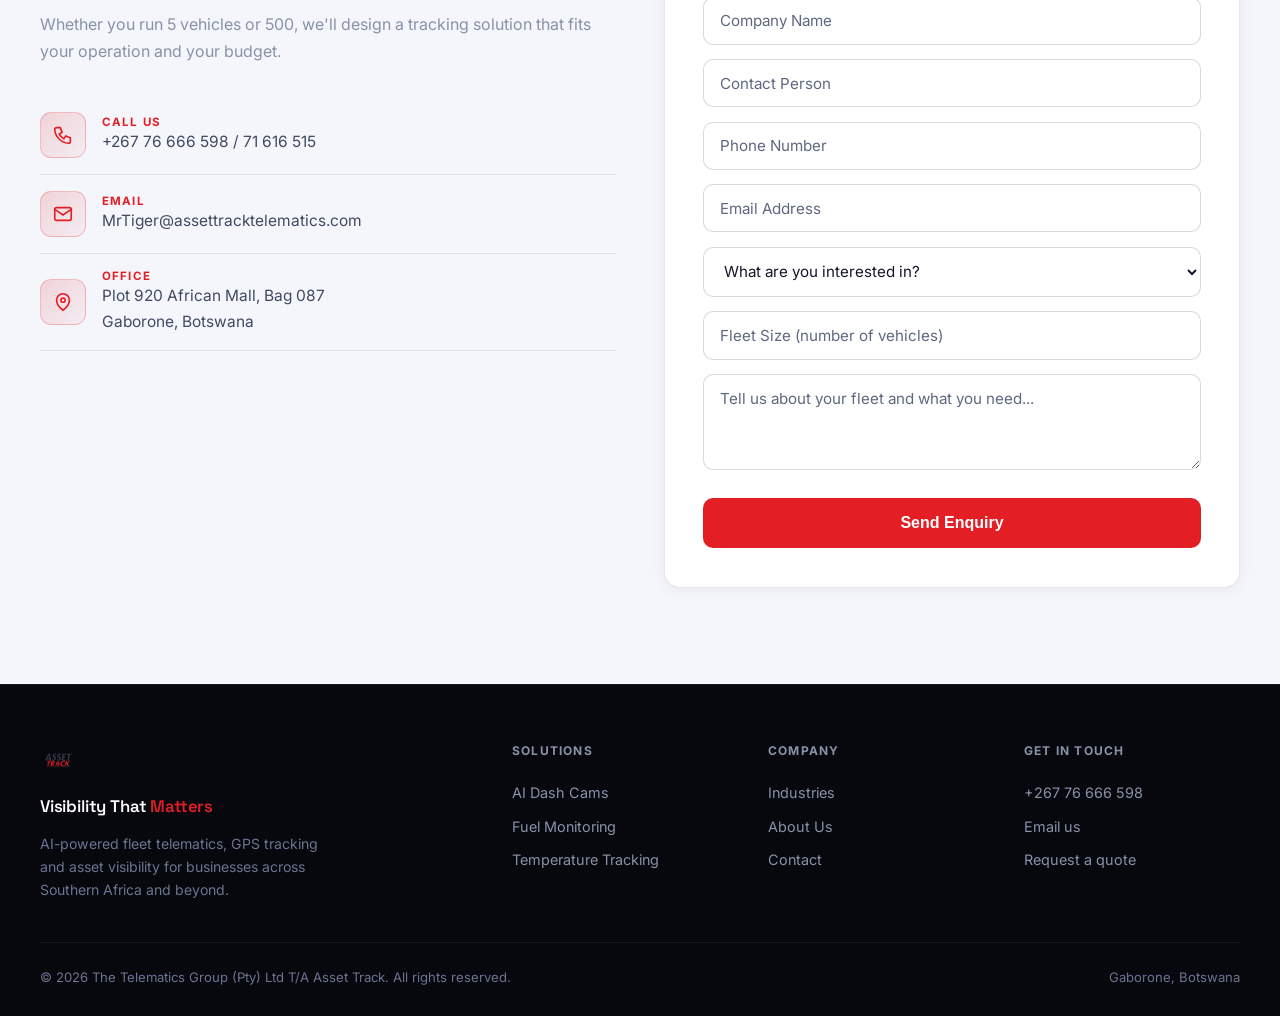
==== commit f3d9a42f: "Fix homepage slideshow autoplay on mobile — add autoplay/playsinline attributes, poster frames, and " ====
--- a/index.html
+++ b/index.html
@@ -68,11 +68,11 @@
 <!-- HERO SLIDESHOW -->
 <header class="hero">
   <div class="slideshow">
-    <div class="slide active"><video muted loop playsinline preload="auto"><source src="videos/road-highway.mp4" type="video/mp4"></video></div>
-    <div class="slide"><video muted loop playsinline preload="none"><source src="videos/construction-grader.mp4" type="video/mp4"></video></div>
-    <div class="slide"><video muted loop playsinline preload="none"><source src="videos/highway-intersection.mp4" type="video/mp4"></video></div>
-    <div class="slide"><video muted loop playsinline preload="none"><source src="videos/road-clip-1.mp4" type="video/mp4"></video></div>
-    <div class="slide"><video muted loop playsinline preload="none"><source src="videos/speed-sign-violation.mp4" type="video/mp4"></video></div>
+    <div class="slide active"><video autoplay muted loop playsinline webkit-playsinline preload="auto" poster="images/poster-1.jpg"><source src="videos/road-highway.mp4" type="video/mp4"></video></div>
+    <div class="slide"><video muted loop playsinline webkit-playsinline preload="metadata" poster="images/poster-2.jpg"><source src="videos/construction-grader.mp4" type="video/mp4"></video></div>
+    <div class="slide"><video muted loop playsinline webkit-playsinline preload="metadata" poster="images/poster-3.jpg"><source src="videos/highway-intersection.mp4" type="video/mp4"></video></div>
+    <div class="slide"><video muted loop playsinline webkit-playsinline preload="metadata" poster="images/poster-4.jpg"><source src="videos/road-clip-1.mp4" type="video/mp4"></video></div>
+    <div class="slide"><video muted loop playsinline webkit-playsinline preload="metadata" poster="images/poster-5.jpg"><source src="videos/speed-sign-violation.mp4" type="video/mp4"></video></div>
   </div>
   <div class="hero-overlay"></div>
   <div class="hero-content">
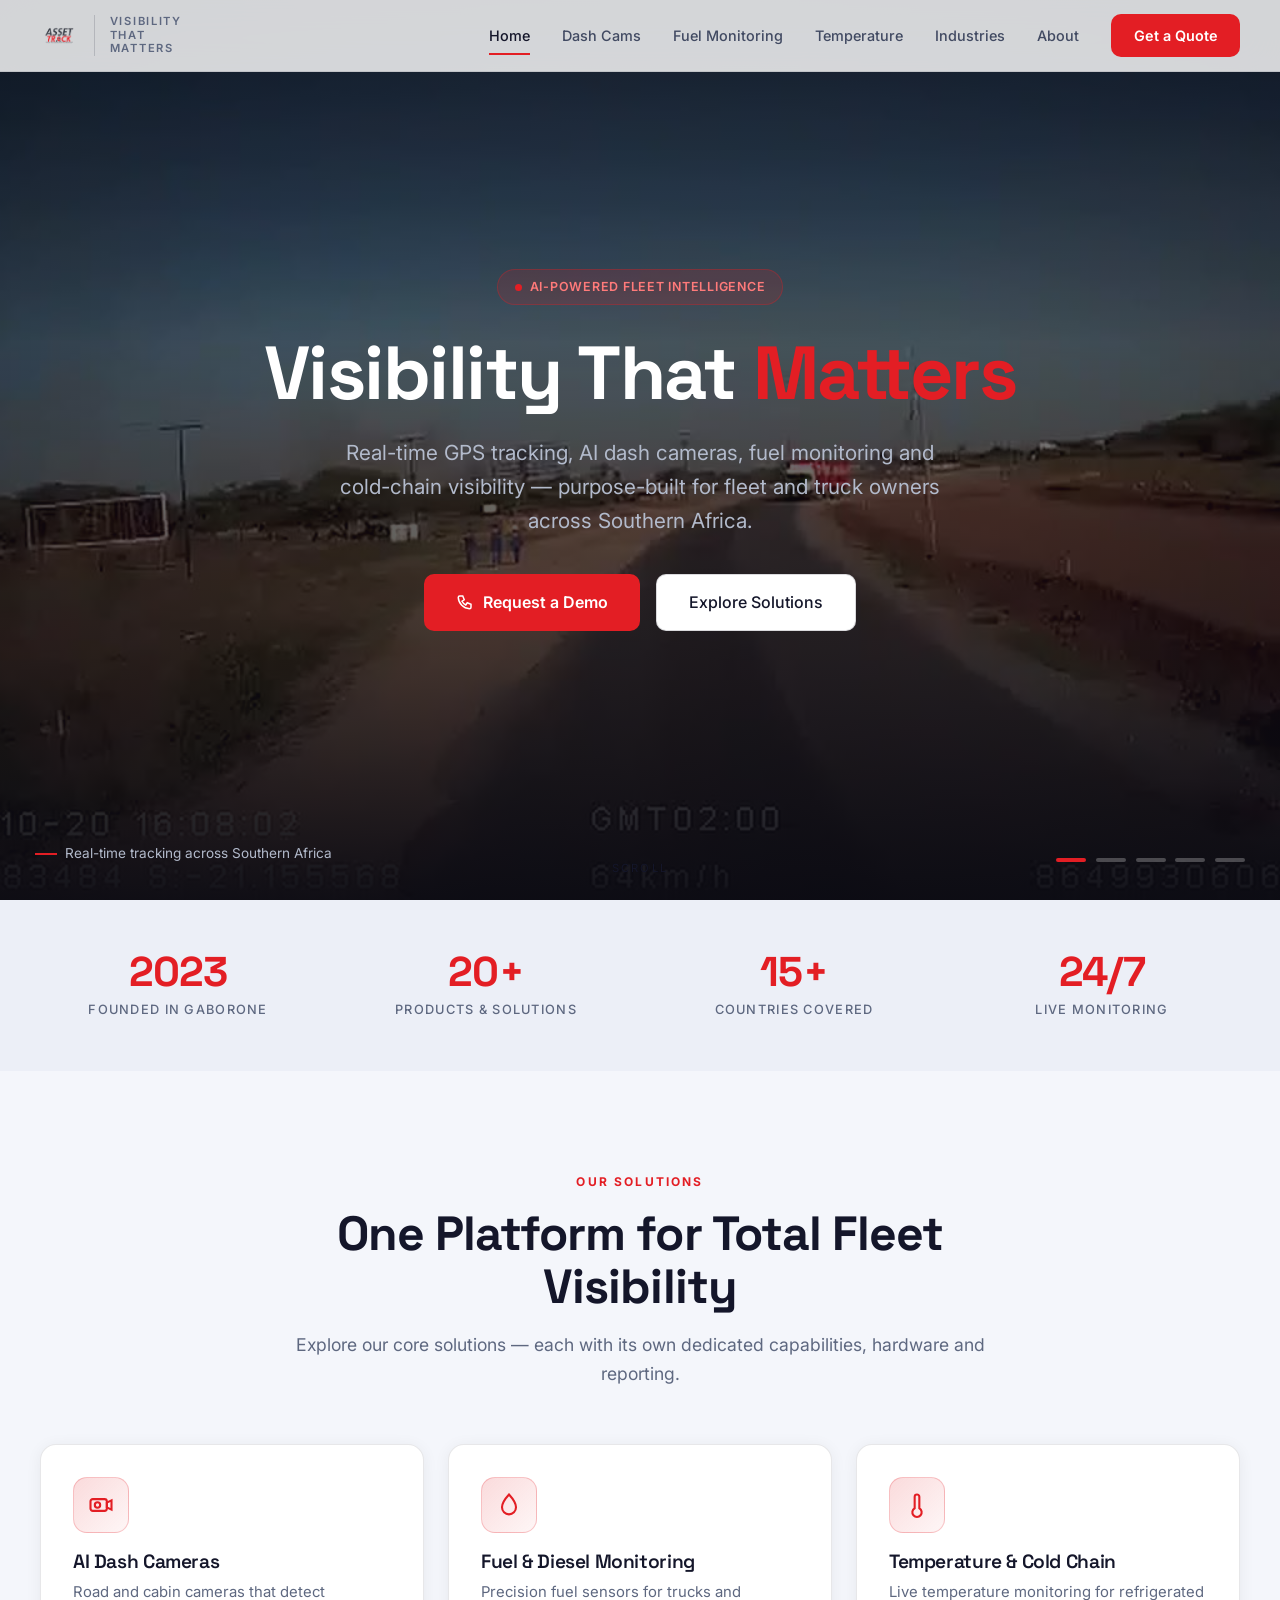
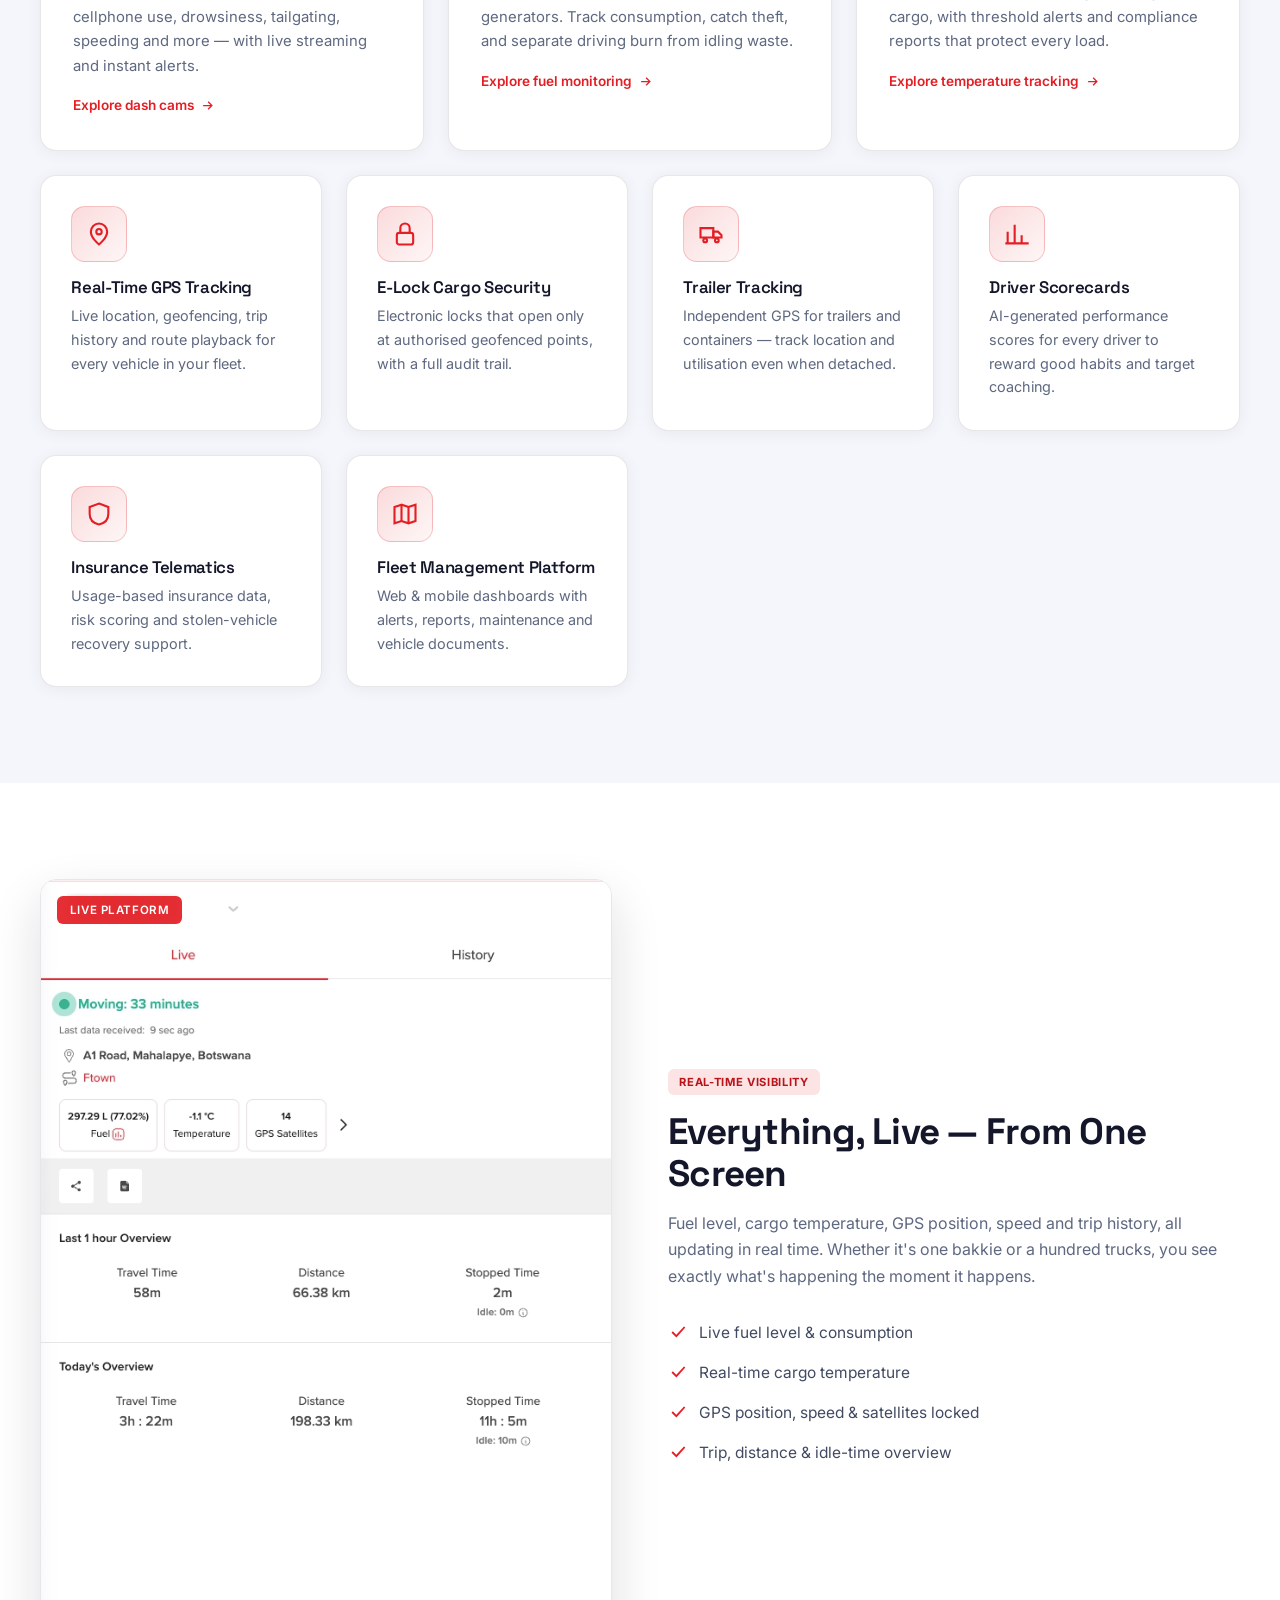
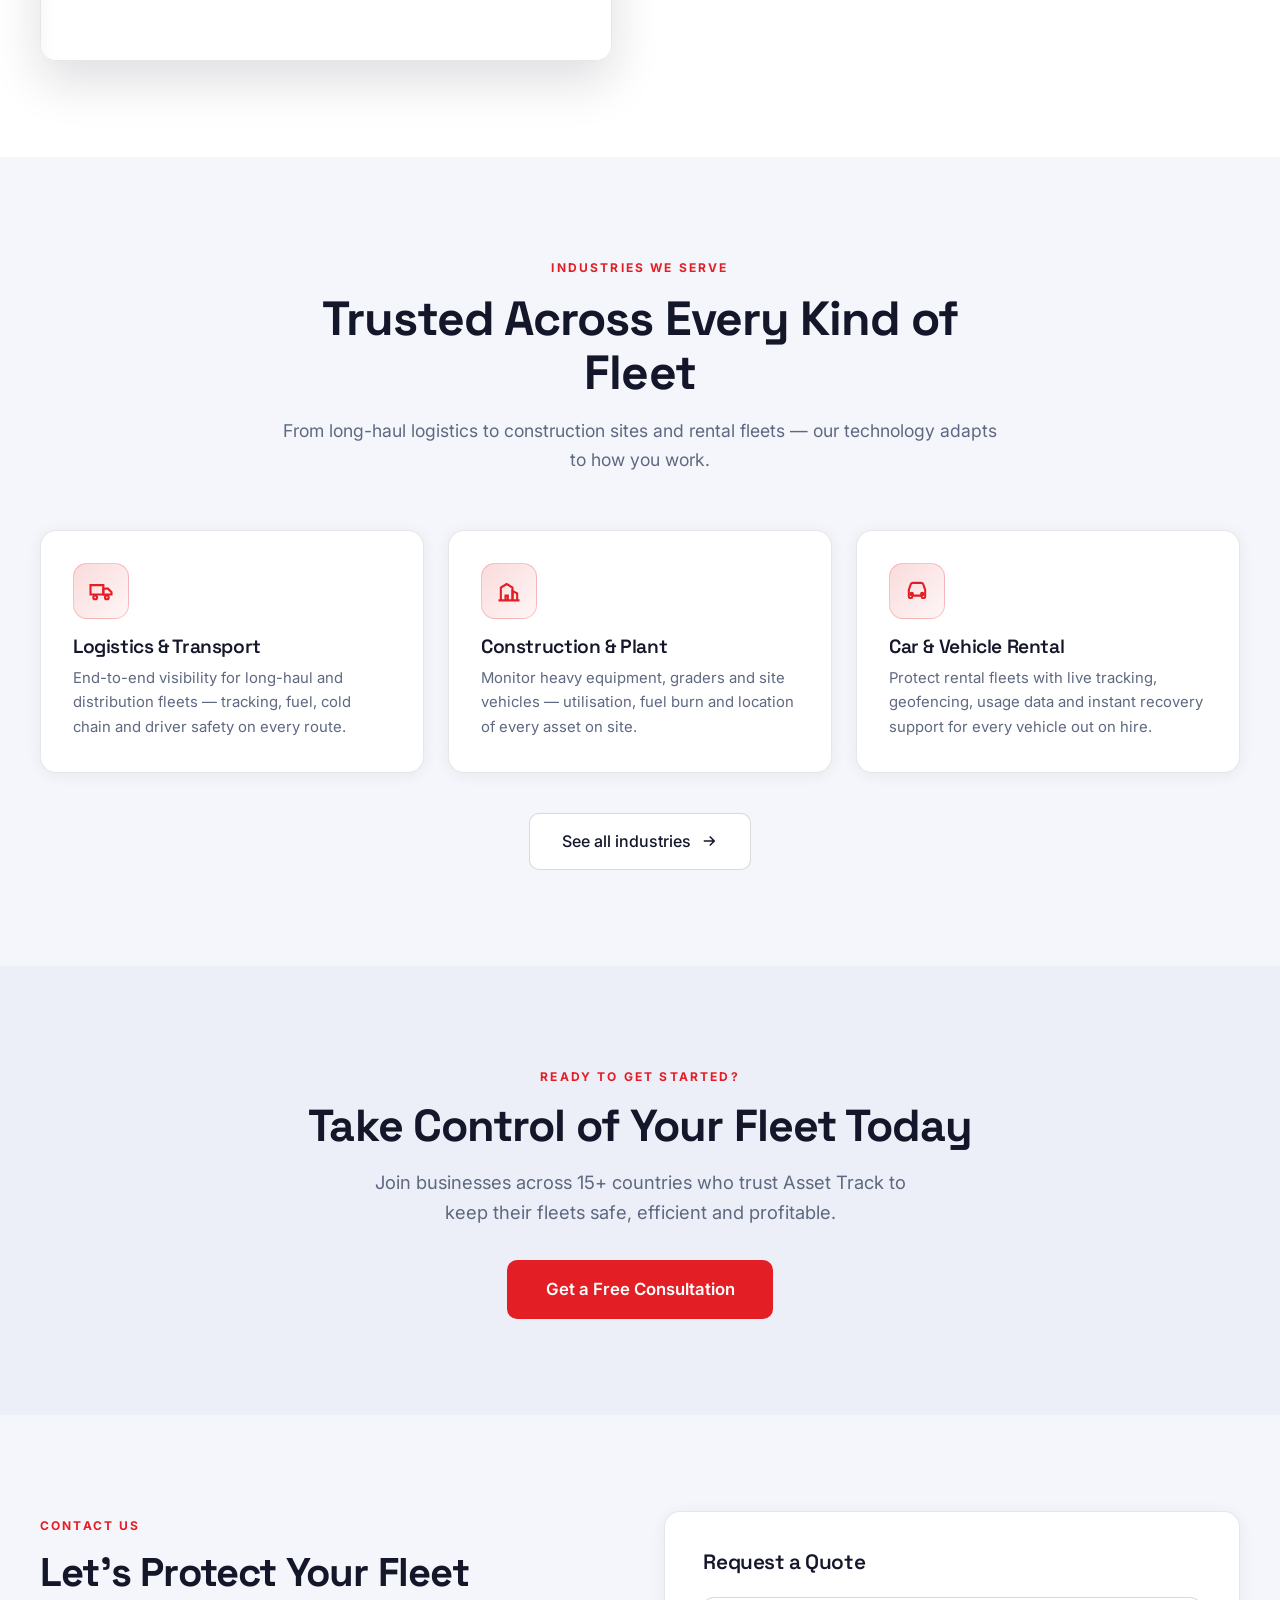
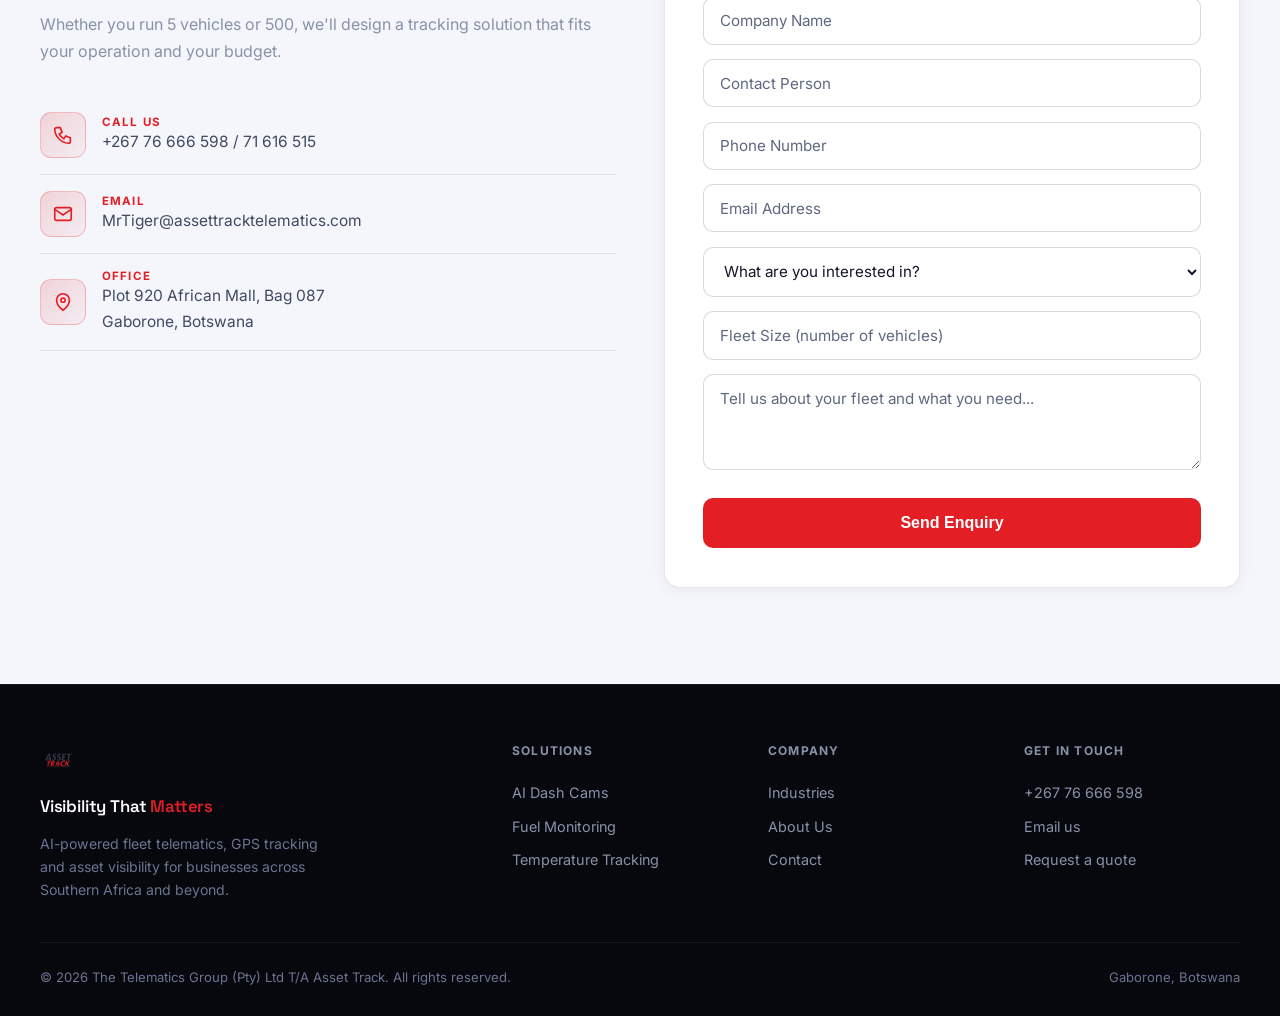
==== commit 5d3082aa: "Lock site to light mode only — remove dark theme, toggle, and theme switching Co-Authored-By: Claude" ====
--- a/index.html
+++ b/index.html
@@ -8,7 +8,6 @@
 <link rel="preconnect" href="https://fonts.googleapis.com">
 <link rel="preconnect" href="https://fonts.gstatic.com" crossorigin>
 <link href="https://fonts.googleapis.com/css2?family=Inter:wght@300;400;500;600;700;800&family=Space+Grotesk:wght@400;500;600;700&display=swap" rel="stylesheet">
-<script>try{var p=(location.search+location.hash).toLowerCase();var f=/light/.test(p)?'light':/dark/.test(p)?'dark':localStorage.getItem('at-theme')||'light';document.documentElement.setAttribute('data-theme',f);if(/light|dark/.test(p)){try{localStorage.setItem('at-theme',f);}catch(e){}}}catch(e){}</script>
 <link rel="stylesheet" href="css/style.css">
 <style>
 /* Homepage hero slideshow */
@@ -68,11 +67,11 @@
 <!-- HERO SLIDESHOW -->
 <header class="hero">
   <div class="slideshow">
-    <div class="slide active"><video autoplay muted loop playsinline webkit-playsinline preload="auto" poster="images/poster-1.jpg"><source src="videos/road-highway.mp4" type="video/mp4"></video></div>
-    <div class="slide"><video muted loop playsinline webkit-playsinline preload="metadata" poster="images/poster-2.jpg"><source src="videos/construction-grader.mp4" type="video/mp4"></video></div>
-    <div class="slide"><video muted loop playsinline webkit-playsinline preload="metadata" poster="images/poster-3.jpg"><source src="videos/highway-intersection.mp4" type="video/mp4"></video></div>
-    <div class="slide"><video muted loop playsinline webkit-playsinline preload="metadata" poster="images/poster-4.jpg"><source src="videos/road-clip-1.mp4" type="video/mp4"></video></div>
-    <div class="slide"><video muted loop playsinline webkit-playsinline preload="metadata" poster="images/poster-5.jpg"><source src="videos/speed-sign-violation.mp4" type="video/mp4"></video></div>
+    <div class="slide active"><video autoplay muted loop playsinline webkit-playsinline preload="auto" poster="images/poster-1.jpg"><source src="videos/road-highway-sm.mp4" type="video/mp4"></video></div>
+    <div class="slide"><video autoplay muted loop playsinline webkit-playsinline preload="auto" poster="images/poster-2.jpg"><source src="videos/construction-grader-sm.mp4" type="video/mp4"></video></div>
+    <div class="slide"><video autoplay muted loop playsinline webkit-playsinline preload="auto" poster="images/poster-3.jpg"><source src="videos/highway-intersection-sm.mp4" type="video/mp4"></video></div>
+    <div class="slide"><video autoplay muted loop playsinline webkit-playsinline preload="auto" poster="images/poster-4.jpg"><source src="videos/road-clip-1-sm.mp4" type="video/mp4"></video></div>
+    <div class="slide"><video autoplay muted loop playsinline webkit-playsinline preload="auto" poster="images/poster-5.jpg"><source src="videos/speed-sign-violation-sm.mp4" type="video/mp4"></video></div>
   </div>
   <div class="hero-overlay"></div>
   <div class="hero-content">
--- a/css/style.css
+++ b/css/style.css
@@ -17,27 +17,7 @@
   --nav-h: 72px;
   --gradient-red: linear-gradient(135deg, #E31E24, #ff5a4d);
 
-  /* Semantic tokens — DARK (default) */
-  --bg: #0b0b13;
-  --bg-alt: #12121d;
-  --bg-grey: #15172a;
-  --surface: rgba(255,255,255,0.025);
-  --surface-2: rgba(255,255,255,0.05);
-  --border: rgba(255,255,255,0.07);
-  --border-2: rgba(255,255,255,0.16);
-  --text: #ffffff;
-  --text-soft: #b2bacb;
-  --text-muted: #8892a8;
-  --nav-bg: rgba(11,11,19,0.7);
-  --nav-bg-2: rgba(11,11,19,0.95);
-  --input-bg: rgba(255,255,255,0.05);
-  --card-shadow: none;
-  --media-shadow: 0 24px 70px rgba(0,0,0,0.5);
-  --hero-scrim: rgba(11,11,19,0);
-}
-
-/* Semantic tokens — LIGHT */
-:root[data-theme="light"] {
+  /* Semantic tokens — LIGHT (only theme) */
   --bg: #f4f6fb;
   --bg-alt: #ffffff;
   --bg-grey: #eceff7;
@@ -132,7 +112,7 @@
 .page-hero { position: relative; padding: calc(var(--nav-h) + 5rem) 2rem 5rem; overflow: hidden;
   border-bottom: 1px solid var(--border); }
 .page-hero-bg { position: absolute; inset: 0; width: 100%; height: 100%; object-fit: cover; opacity: 0.18; z-index: 0; }
-:root[data-theme="light"] .page-hero-bg { opacity: 0.12; }
+.page-hero-bg { opacity: 0.12; }
 .page-hero::before { content: ''; position: absolute; inset: 0; z-index: 1; background: var(--hero-scrim); }
 .page-hero::after { content: ''; position: absolute; inset: 0; z-index: 1;
   background: radial-gradient(1000px 500px at 70% -10%, rgba(227,30,36,0.14), transparent 60%); }
@@ -181,7 +161,7 @@
 .pill { display: inline-block; background: rgba(227,30,36,0.12); color: #ff6b6b;
   padding: 0.25rem 0.7rem; border-radius: 6px; font-size: 0.7rem; font-weight: 700;
   text-transform: uppercase; letter-spacing: 0.06em; margin-bottom: 1rem; }
-:root[data-theme="light"] .pill { color: var(--red-dark); }
+.pill { color: var(--red-dark); }
 .ticklist { list-style: none; }
 .ticklist li { padding: 0.45rem 0; display: flex; gap: 0.7rem; color: var(--text-soft);
   font-size: 0.97rem; align-items: flex-start; }
@@ -196,7 +176,7 @@
 .feat p { font-size: 0.9rem; color: var(--text-muted); }
 .tag-dev { background: rgba(227,30,36,0.14); color: #ff7a7a; font-size: 0.62rem; font-weight: 700;
   text-transform: uppercase; letter-spacing: 0.06em; padding: 0.15rem 0.5rem; border-radius: 5px; }
-:root[data-theme="light"] .tag-dev { color: var(--red-dark); }
+.tag-dev { color: var(--red-dark); }
 
 /* ─── STATS ─── */
 .stats { display: grid; grid-template-columns: repeat(4,1fr); gap: 2rem; text-align: center; }
